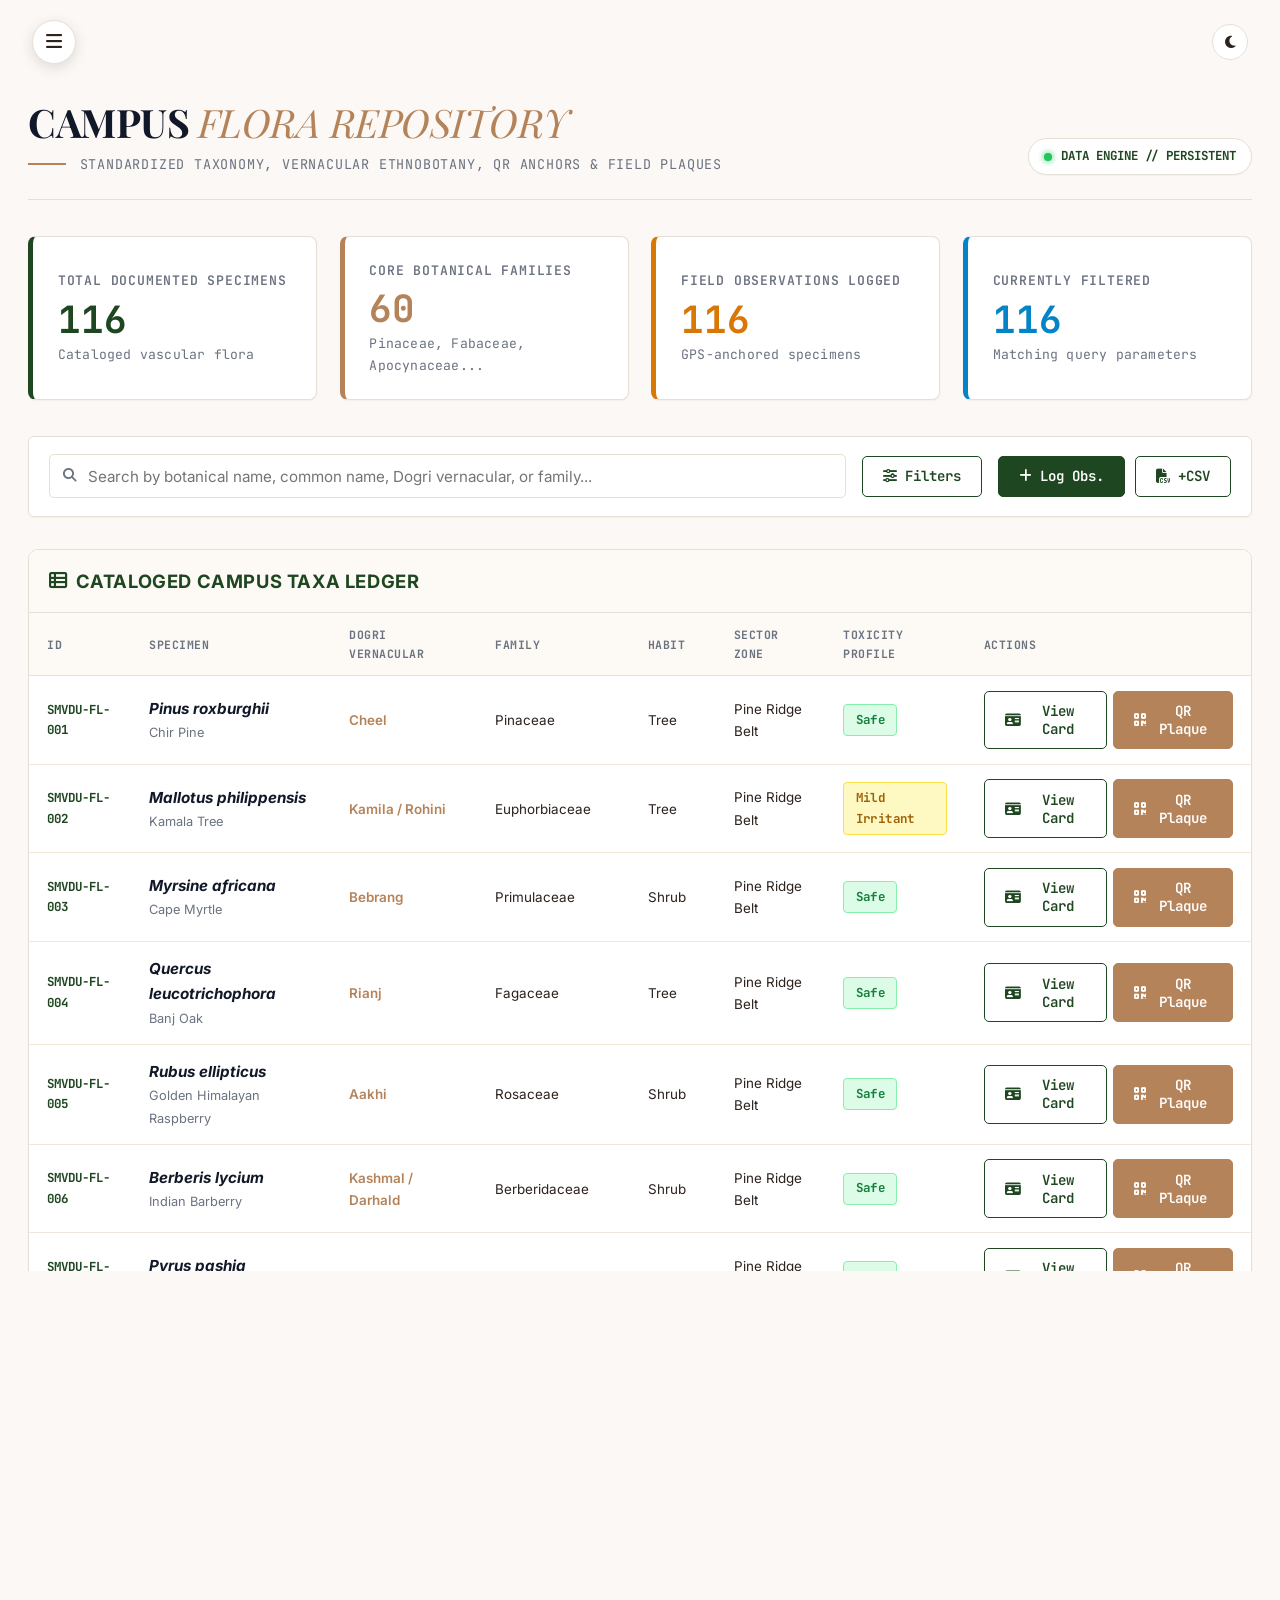
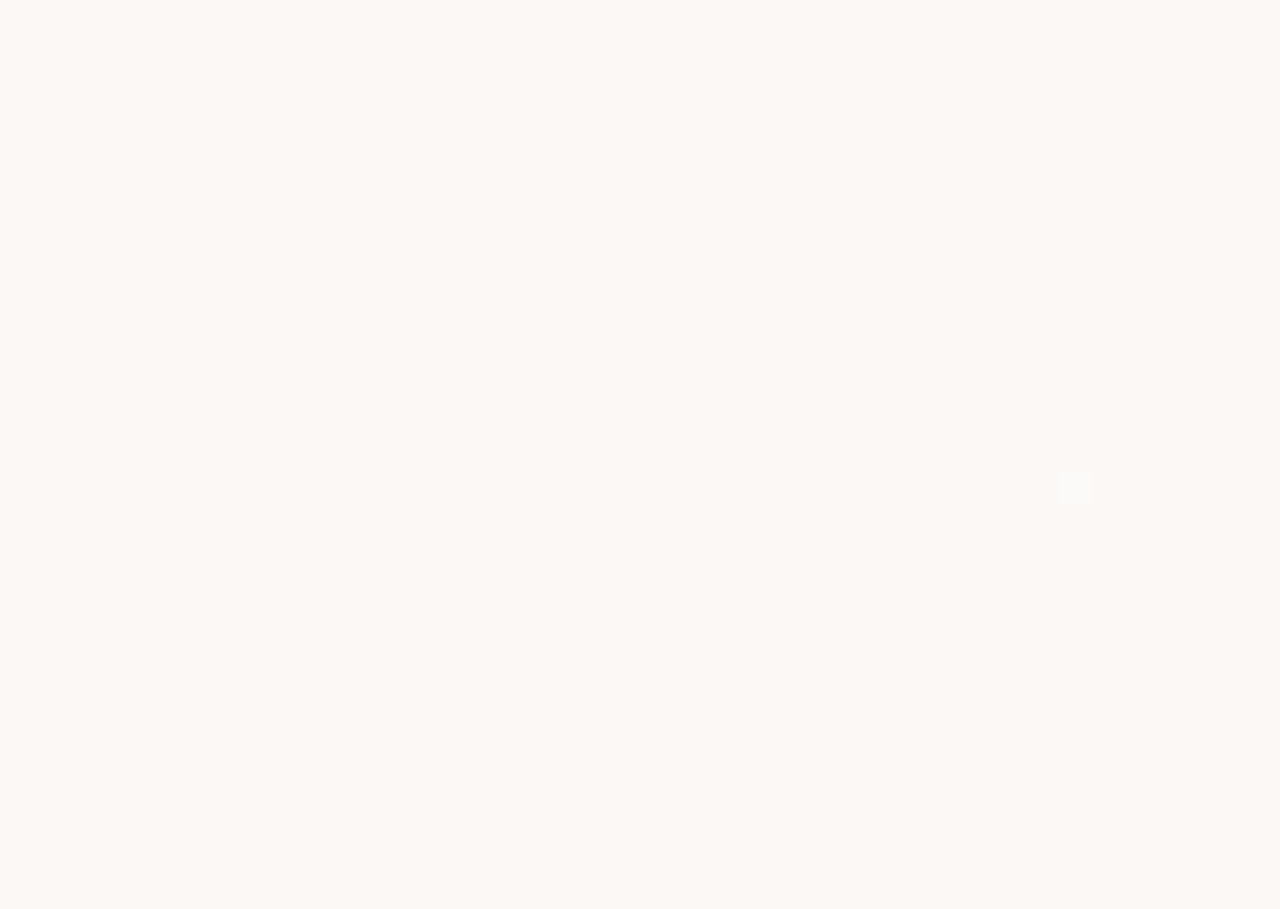
==== database.html @ c2311d4e "Initial commit: SMVDU Floris digital herbarium & GIS platform" ====
<!DOCTYPE html>
<html lang="en">
<head>
    <meta charset="UTF-8">
    <meta name="viewport" content="width=device-width, initial-scale=1.0">
    <title>Flora Database — SMVDU Floris | Digital Herbarium</title>

    <!-- Instant Theme Loader: Place this BEFORE your CSS links -->
    <script>
        (function() {
            var saved = localStorage.getItem('smvdu_floris_theme');
            var theme = saved || (window.matchMedia('(prefers-color-scheme: dark)').matches ? 'dark' : 'light');
            document.documentElement.setAttribute('data-theme', theme);
        })();
    </script>

    <meta name="theme-color" content="#1e4620">
    <meta name="apple-mobile-web-app-capable" content="yes">
    <meta name="apple-mobile-web-app-status-bar-style" content="black-translucent">
    <link rel="manifest" href="manifest.json">

    <!-- Fonts & Icons -->
    <link rel="preconnect" href="https://fonts.googleapis.com">
    <link rel="preconnect" href="https://fonts.gstatic.com" crossorigin>
    <link href="https://fonts.googleapis.com/css2?family=Inter:wght@300;400;500;600;700&family=JetBrains+Mono:wght@400;500;600;700&family=Playfair+Display:ital,wght@0,600;0,700;1,400&display=swap" rel="stylesheet">
    <link rel="stylesheet" href="https://cdnjs.cloudflare.com/ajax/libs/font-awesome/6.4.0/css/all.min.css">

    <!-- Master CSS & Database-Specific CSS -->
    <link rel="stylesheet" href="css/style.css">
    <link rel="stylesheet" href="css/database.css">
</head>
<body>

    <!-- Retractable Header Interface -->
<header class="home-header">
        <div class="home-nav-container">
            <!-- Retractable Nav Trigger Button -->
            <button type="button" id="btn-toggle-menu" class="retractable-menu-btn" aria-label="Toggle Navigation Menu" title="Menu">
                <i class="fa-solid fa-bars" id="menu-icon"></i>
            </button>

            <!-- Theme Toggle Button -->
            <button type="button" id="themeToggleBtn" class="theme-toggle-btn" aria-label="Toggle Light/Dark Mode" title="Toggle Light/Dark Mode">
                <i class="fa-solid fa-moon" id="themeIcon"></i>
            </button>
        </div>

        <!-- Retractable Drawer Panel -->
        <nav id="retractable-nav-drawer" class="retractable-nav-drawer" aria-hidden="true">
            <ul class="nav-links">
                <li><a href="index.html" class="active"><i class="fa-solid fa-house"></i> Home</a></li>
                <li><a href="database.html"><i class="fa-solid fa-book-bookmark"></i> Flora Database</a></li>
                <li><a href="maps.html"><i class="fa-solid fa-map-location-dot"></i> Vegetation Maps</a></li>
                <li><a href="research.html"><i class="fa-solid fa-seedling"></i> Sustainability &amp; Audit</a></li>
                <li><a href="safety.html"><i class="fa-solid fa-shield-halved"></i> Toxicity &amp; Safety</a></li>
            </ul>
        </nav>
    </header>

    <main class="nexus-wrapper">

        <!-- Header -->
        <div class="db-header">
            <div class="db-title">
                <h1>CAMPUS <span>FLORA REPOSITORY</span></h1>
                <div class="db-subtitle">
                    <span class="db-subtitle-line"></span>
                    <p>Standardized Taxonomy, Vernacular Ethnobotany, QR Anchors &amp; Field Plaques</p>
                </div>
            </div>
            <div class="status-chip">
                <div class="status-dot"></div>
                <span id="db-active-sync-badge">DATA ENGINE // PERSISTENT</span>
            </div>
        </div>

        <!-- Telemetry Stats Grid -->
        <div class="density-stats-grid">
            <div class="stat-card">
                <div class="stat-label">Total Documented Specimens</div>
                <div class="stat-value" id="db-stat-total">116</div>
                <div class="density-meta">Cataloged vascular flora</div>
            </div>
            <div class="stat-card gold">
                <div class="stat-label">Core Botanical Families</div>
                <div class="stat-value" id="db-stat-families">50+</div>
                <div class="density-meta">Pinaceae, Fabaceae, Apocynaceae...</div>
            </div>
            <div class="stat-card amber">
                <div class="stat-label">Field Observations Logged</div>
                <div class="stat-value" id="db-stat-observations">116</div>
                <div class="density-meta">GPS-anchored specimens</div>
            </div>
            <div class="stat-card cyan">
                <div class="stat-label">Currently Filtered</div>
                <div class="stat-value" id="db-stat-visible">116</div>
                <div class="density-meta">Matching query parameters</div>
            </div>
        </div>

        <!-- Toolbar & Filter Console -->
        <div class="db-filter-console">
            <div class="search-input-wrap">
                <i class="fa-solid fa-magnifying-glass search-icon"></i>
                <input type="text" id="flora-search" placeholder="Search by botanical name, common name, Dogri vernacular, or family..." autocomplete="off">
            </div>

            <!-- Filters Dropdown Button -->
            <div style="position: relative;">
                <button type="button" id="btn-filters" class="btn-action btn-outline" title="Filter by Ecological Sector, Habit, or Toxicity">
                    <i class="fa-solid fa-sliders"></i> Filters
                </button>
                <div id="filters-dropdown" class="filters-dropdown" style="display: none;">
                    <div class="dropdown-section">
                        <label for="filter-zone" class="dropdown-label">Ecological Sector</label>
                        <select id="filter-zone" class="select-filter dropdown-select">
                            <option value="ALL">All Ecological Sectors</option>
                            <option value="Pine Ridge Belt">Pine Ridge Belt</option>
                            <option value="Academic Avenue">Academic Avenue</option>
                            <option value="Lower Scrublands">Lower Scrublands</option>
                            <option value="Ravine Corridors">Ravine Corridors</option>
                        </select>
                    </div>

<div class="dropdown-section filter-reset-section">
    <button
        type="button"
        id="btn-reset-filters"
        class="btn-action btn-outline filter-reset-btn"
        title="Reset all search and filter parameters"
    >
        <i class="fa-solid fa-rotate-left"></i>
        Reset Filters
    </button>
</div>

                    <div class="dropdown-section">
                        <label for="filter-habit" class="dropdown-label">Plant Habit</label>
                        <select id="filter-habit" class="select-filter dropdown-select">
                            <option value="ALL">All Habits</option>
                            <option value="Tree">Tree</option>
                            <option value="Shrub">Shrub</option>
                            <option value="Herb">Herb</option>
                            <option value="Climber">Climber</option>
                        </select>
                    </div>

                    <div class="dropdown-section">
                        <label for="filter-toxicity" class="dropdown-label">Toxicity Profile</label>
                        <select id="filter-toxicity" class="select-filter dropdown-select">
                            <option value="ALL">All Toxicity Profiles</option>
                            <option value="Safe">Safe</option>
                            <option value="Mild Irritant">Mild Irritant</option>
                            <option value="Toxic">Toxic</option>
                        </select>
                    </div>
                </div>
            </div>

            <div class="filter-dropdown-group" style="margin-left: auto;">
                <button type="button" id="btn-open-modal" class="btn-action">
                    <i class="fa-solid fa-plus"></i> Log Obs.
                </button>

                <button type="button" id="btn-export-csv" class="btn-action btn-outline" title="Export current catalog to CSV spreadsheet">
                    <i class="fa-solid fa-file-csv"></i> +CSV
                </button>
            </div>
        </div>

        <!-- Tabular Database Card with Sealed Pagination -->
        <section class="density-table-card">
            <div class="table-header-bar">
                <div class="table-title">
                    <i class="fa-solid fa-table-list"></i> Cataloged Campus Taxa Ledger
                </div>
            </div>

            <div class="table-scroll">
                <table id="db-main-table">
                    <thead>
                        <tr>
                            <th>ID</th>
                            <th>Specimen</th>
                            <th>Dogri Vernacular</th>
                            <th>Family</th>
                            <th>Habit</th>
                            <th>Sector Zone</th>
                            <th>Toxicity Profile</th>
                            <th>Actions</th>
                        </tr>
                    </thead>
                    <tbody id="flora-table-body">
                        <!-- Populated dynamically via js/database.js -->
                    </tbody>
                </table>
            </div>

            <!-- Clean Table Pagination Bar -->
            <div class="table-pagination-bar">
                <div class="pagination-info" id="pagination-info">
                    Showing <strong>1–15</strong> of <strong>116</strong> specimens
                </div>
                <div class="pagination-controls">
                    <button type="button" id="btn-prev-page" class="pagination-btn" title="Previous Page" disabled>
                        <i class="fa-solid fa-chevron-left"></i>
                    </button>
                    <span class="pagination-page-indicator">
                        Page <span id="current-page-num" class="font-mono">1</span> of <span id="total-pages-num" class="font-mono">8</span>
                    </span>
                    <button type="button" id="btn-next-page" class="pagination-btn" title="Next Page">
                        <i class="fa-solid fa-chevron-right"></i>
                    </button>
                </div>
            </div>
        </section>

    </main>

    <!-- Specimen Detailed Inspection Modal Card -->
    <div id="specimen-card-modal" class="modal-backdrop" style="display: none;">
        <div class="modal-dialog" style="max-width: 620px;">
            <div class="modal-header">
                <h3 id="modal-card-botanical"><i class="fa-solid fa-seedling"></i> Specimen Details</h3>
                <button type="button" id="btn-close-card-modal" class="modal-close">&times;</button>
            </div>
            <div class="modal-form" style="padding: 1.5rem;">
                <div id="modal-card-photo-container" style="display: none; margin-bottom: 1.25rem; text-align: center;">
                    <img id="modal-card-photo" src="" alt="Specimen Photo" style="max-height: 220px; width: 100%; object-fit: cover; border-radius: 6px; border: 1px solid var(--border-color);">
                </div>
                <div style="display: flex; justify-content: space-between; align-items: baseline; margin-bottom: 0.5rem;">
                    <span id="modal-card-id" class="font-mono" style="font-weight: 700; color: var(--primary);">SMVDU-FL-001</span>
                    <span id="modal-card-toxicity" class="hazard-chip hazard-safe">Safe</span>
                </div>
                <div id="modal-card-common" style="font-size: 1.05rem; font-weight: 600; color: var(--text-dark); margin-bottom: 0.2rem;">Chir Pine</div>
                <div id="modal-card-dogri" class="dogri-badge">Dogri: Cheel</div>

                <div class="meta-details-list" style="margin-top: 1rem;">
                    <div class="meta-row"><span class="meta-key">Family</span><span class="meta-val" id="modal-card-family">Pinaceae</span></div>
                    <div class="meta-row"><span class="meta-key">Habit</span><span class="meta-val" id="modal-card-habit">Tree</span></div>
                    <div class="meta-row"><span class="meta-key">Sector Zone</span><span class="meta-val" id="modal-card-zone">Pine Ridge Belt</span></div>
                    <div class="meta-row"><span class="meta-key">Elevation</span><span class="meta-val font-mono" id="modal-card-elevation">840m MSL</span></div>
                    <div class="meta-row"><span class="meta-key">GPS Location</span><span class="meta-val font-mono" id="modal-card-coords">32.94310° N, 74.95420° E</span></div>
                    <div class="meta-row"><span class="meta-key">IUCN Status</span><span class="meta-val" id="modal-card-iucn">LC</span></div>
                </div>

                <div style="margin-top: 1rem;">
                    <span class="meta-key">Phenology Schedule</span>
                    <p id="modal-card-phenology" style="font-size: 0.85rem; color: var(--text-dark); margin-top: 0.2rem;">--</p>
                </div>

                <div style="margin-top: 0.75rem;">
                    <span class="meta-key">Ethnobotanical / Field Notes</span>
                    <p id="modal-card-notes" style="font-size: 0.85rem; color: var(--text-muted); margin-top: 0.2rem;">--</p>
                </div>

                <div class="modal-actions" style="margin-top: 1.5rem;">
                    <a id="modal-card-maplink" href="#" class="btn-action btn-outline"><i class="fa-solid fa-map-location-dot"></i> GIS Map</a>
                    <button type="button" id="modal-card-printbtn" class="btn-action"><i class="fa-solid fa-print"></i> Print 4x6 Plaque</button>
                </div>
            </div>
        </div>
    </div>

    <!-- Dedicated Specimen QR Code & Field Tagging Modal -->
    <div id="specimen-qr-modal" class="modal-backdrop" style="display: none;">
        <div class="modal-dialog" style="max-width: 440px; text-align: center;">
            <div class="modal-header">
                <h3 id="qr-modal-title"><i class="fa-solid fa-qrcode"></i> Specimen QR Tag</h3>
                <button type="button" id="btn-close-specimen-qr" class="modal-close">&times;</button>
            </div>
            <div style="padding: 1.5rem;">
                <div style="margin-bottom: 1rem;">
                    <span id="qr-modal-id" class="font-mono" style="font-weight: 700; color: var(--primary); font-size: 0.85rem;">SMVDU-FL-001</span>
                    <h4 id="qr-modal-botanical" style="font-style: italic; font-size: 1.15rem; color: var(--text-heading); margin-top: 0.2rem;">Pinus roxburghii</h4>
                    <p id="qr-modal-common" style="font-size: 0.85rem; color: var(--text-muted);">Chir Pine (Cheel)</p>
                </div>

                <div class="qr-frame" style="display: inline-block; padding: 10px; background: #ffffff; border: 2px solid var(--border-color); border-radius: 8px; margin-bottom: 1rem; box-shadow: var(--shadow-sm);">
                    <img id="specimen-qr-image" src="" alt="Specimen QR Code" style="width: 200px; height: 200px; display: block;">
                </div>

                <p style="font-size: 0.78rem; color: var(--text-muted); line-height: 1.4; margin-bottom: 1.25rem;">
                    Scan with any smartphone camera or campus terminal to instantly open this specimen's field telemetry and GPS location.
                </p>

                <div style="display: flex; gap: 0.5rem; justify-content: center; flex-wrap: wrap;">
                    <button type="button" id="btn-download-qr" class="btn-action btn-outline">
                        <i class="fa-solid fa-download"></i> Save PNG
                    </button>
                    <button type="button" id="btn-print-qr-plaque" class="btn-action">
                        <i class="fa-solid fa-print"></i> Print 4x6 Plaque
                    </button>
                </div>
            </div>
        </div>
    </div>

    <!-- Field Observation Intake Modal with One-Tap GPS and Photo Uploader -->
    <div id="observation-modal" class="modal-backdrop" style="display: none;">
        <div class="modal-dialog">
            <div class="modal-header">
                <h3><i class="fa-solid fa-clipboard-check"></i> Field Specimen Observation Intake</h3>
                <button type="button" id="btn-close-modal" class="modal-close">&times;</button>
            </div>
            <form id="form-add-specimen" class="modal-form">
                <div class="form-row">
                    <div class="form-group">
                        <label for="input-botanical">Botanical Name (Scientific) *</label>
                        <input type="text" id="input-botanical" placeholder="e.g. Pinus roxburghii" required>
                    </div>
                    <div class="form-group">
                        <label for="input-common">Common English Name *</label>
                        <input type="text" id="input-common" placeholder="e.g. Chir Pine" required>
                    </div>
                </div>

                <div class="form-row">
                    <div class="form-group">
                        <label for="input-dogri">Dogri Vernacular Name</label>
                        <input type="text" id="input-dogri" placeholder="e.g. Cheel">
                    </div>
                    <div class="form-group">
                        <label for="input-family">Botanical Family *</label>
                        <input type="text" id="input-family" placeholder="e.g. Pinaceae" required>
                    </div>
                </div>

                <div class="form-row">
                    <div class="form-group">
                        <label for="input-habit">Plant Habit *</label>
                        <select id="input-habit" required>
                            <option value="Tree">Tree</option>
                            <option value="Shrub">Shrub</option>
                            <option value="Herb">Herb</option>
                            <option value="Climber">Climber</option>
                        </select>
                    </div>
                    <div class="form-group">
                        <label for="input-zone">Ecological Sector Zone *</label>
                        <select id="input-zone" required>
                            <option value="Pine Ridge Belt">Pine Ridge Belt</option>
                            <option value="Academic Avenue">Academic Avenue</option>
                            <option value="Lower Scrublands">Lower Scrublands</option>
                            <option value="Ravine Corridors">Ravine Corridors</option>
                        </select>
                    </div>
                </div>

                <div class="form-row">
                    <div class="form-group">
                        <label for="input-toxicity">Toxicity Assessment *</label>
                        <select id="input-toxicity" required>
                            <option value="Safe">Safe</option>
                            <option value="Mild Irritant">Mild Irritant</option>
                            <option value="Toxic">Toxic</option>
                        </select>
                    </div>
                    <div class="form-group">
                        <label for="input-elevation">Elevation Range</label>
                        <input type="text" id="input-elevation" placeholder="e.g. 840m MSL">
                    </div>
                </div>

                <!-- GPS Field Auto-Acquire Module -->
                <div style="background: var(--bg-secondary); border: 1px solid var(--border-color); border-radius: 6px; padding: 0.85rem 1rem; margin-bottom: 1rem;">
                    <div style="display: flex; justify-content: space-between; align-items: center; margin-bottom: 0.5rem; flex-wrap: wrap; gap: 0.5rem;">
                        <span class="font-mono" style="font-size: 0.75rem; font-weight: 700; color: var(--primary);">
                            <i class="fa-solid fa-location-crosshairs"></i> SPATIAL SATELLITE FIX
                        </span>
                        <button type="button" id="btn-acquire-gps" class="btn-action btn-outline" style="font-size: 0.72rem; padding: 0.25rem 0.6rem;">
                            <i class="fa-solid fa-crosshairs"></i> Get Current GPS
                        </button>
                    </div>
                    <div class="form-row" style="margin-bottom: 0;">
                        <div class="form-group" style="margin-bottom: 0;">
                            <label for="input-lat">Latitude (WGS84) *</label>
                            <input type="number" step="0.00001" id="input-lat" placeholder="32.94190" required>
                        </div>
                        <div class="form-group" style="margin-bottom: 0;">
                            <label for="input-lng">Longitude (WGS84) *</label>
                            <input type="number" step="0.00001" id="input-lng" placeholder="74.95380" required>
                        </div>
                    </div>
                    <div id="gps-status-msg" class="font-mono" style="font-size: 0.7rem; color: var(--text-muted); margin-top: 0.35rem;">
                        Manual entry active or click "Get Current GPS" during field sampling.
                    </div>
                </div>

                <div class="form-group">
                    <label for="input-photo">Field Specimen Photo (Auto-Compressed for LocalStorage)</label>
                    <input type="file" id="input-photo" accept="image/*">
                    <div id="photo-preview-wrap" style="display: none; margin-top: 0.5rem; align-items: center; gap: 0.75rem;">
                        <img id="photo-preview-img" style="width: 50px; height: 50px; object-fit: cover; border-radius: 4px; border: 1px solid var(--border-color);" alt="Compressed Preview">
                        <span id="photo-status" class="font-mono" style="font-size: 0.72rem; color: var(--text-muted);">Optimized</span>
                    </div>
                </div>

                <div class="form-group">
                    <label for="input-notes">Ecological Field Observations &amp; Ethnobotanical Use</label>
                    <textarea id="input-notes" rows="3" placeholder="Provide notes on bark texture, phenological flowering stage, traditional medicinal utility, or micro-habitat context..."></textarea>
                </div>

                <div class="modal-actions">
                    <button type="button" id="btn-cancel-modal" class="btn-action btn-outline">Cancel</button>
                    <button type="submit" class="btn-action"><i class="fa-solid fa-floppy-disk"></i> Commit Observation</button>
                </div>
            </form>
        </div>
    </div>

    <!-- Hidden Printable 4x6 Plaque Template -->
    <div id="plaque-print-stage" class="print-only"></div>

    <footer>
        <div class="footer-content">
            <div class="footer-col">
                <h4>SMVDU Floris Project</h4>
                <p>Campus spatial ecology documentation conducted as an individual university project at Shri Mata Vaishno Devi University, Kakryal, Katra, J&amp;K – 182320.</p>
            </div>
            <div class="footer-col">
                <h4>Quick Links</h4>
                <ul class="footer-links">
                    <li><a href="index.html">Home</a></li>
                    <li><a href="database.html">Flora Database</a></li>
                    <li><a href="maps.html">Vegetation Maps</a></li>
                    <li><a href="research.html">Sustainability &amp; Audit</a></li>
                    <li><a href="safety.html">Toxicity &amp; Safety</a></li>
                </ul>
            </div>
            <div class="footer-col">
                <h4>Institutional Contact</h4>
                <p>Campus Flora Initiative<br>Email: <span style="color: #ffffff; font-weight: 500;">biodiversity@smvdu.ac.in</span></p>
            </div>
        </div>
    </footer>

    <!-- Global Scripts: data engine MUST load before database controller -->
    <script src="js/data.js"></script>
    <script src="js/main.js"></script>
    <script src="js/database.js"></script>
</body>
</html>
---- css/style.css ----
/* =========================================================
   SMVDU - BIO: MASTER CORE DESIGN SYSTEM (css/style.css)
   Classic Warm Herbarium Palette + Unified Modern Typography
   ========================================================= */

:root {
    /* Brand Palette */
    --primary: #1e4620;          /* Deep Forest Green */
    --primary-light: #2d6a4f;    /* Balanced Emerald */
    --primary-hover: #143216;
    --primary-muted: #dcfce7;    /* Light Pine Tint */
    --accent-gold: #b5835a;      /* Sub-Himalayan Earth Gold */
    --accent-amber: #d97706;     /* Amber Hazard */
    --accent-cyan: #0284c7;      /* Stream Riparian Blue */

    /* Canvas & Elevation */
    --bg-warm: #fbf8f5;          /* Warm Parchment (page canvas) */
    --bg-main: #fbf8f5;          /* Alias of --bg-warm, kept in sync */
    --bg-secondary: #fdfaf6;     /* Subtle panel fill: table headers, modal header, step cards */
    --bg-hover: #f4f1ec;         /* Hover fill for rows / interactive surfaces */
    --surface: #ffffff;          /* Pure White (cards) */
    --border-color: #e6dfd5;     /* Structural Border */
    --border-subtle: #f0e6da;    /* Row Divider */

    /* Text Tones */
    --text-dark: #2c221e;
    --text-muted: #6b7280;
    --text-heading: #111827;

    /* Semantic status & icon-tint tokens (used by inline styles & JS-rendered markup) */
    --icon-tint-gold: #fdf6ec;
    --icon-tint-red: #fef2f2;
    --icon-fg-red: #dc2626;
    --text-success: #15803d;

    /* Ecological sector accent tokens (research table, matches maps.js sector colors) */
    --sector-pine: #15803d;
    --sector-avenue: #a16207;
    --sector-scrub: #c2410c;
    --sector-ravine: #0e7490;

    /* Shadows */
    --shadow-sm: 0 1px 2px rgba(44, 34, 30, 0.04);
    --shadow-md: 0 4px 12px rgba(44, 34, 30, 0.06);
    --shadow-lg: 0 10px 15px -3px rgba(0, 0, 0, 0.12);
}

/* --- Dark Theme: complete override of every variable declared above --- */
[data-theme="dark"] {
    /* Brand Palette */
    --primary: #2d6a30;
    --primary-light: #3f8f45;
    --primary-hover: #38803b;
    --primary-muted: #14301a;
    --accent-gold: #c89b7b;
    --accent-amber: #f59e0b;
    --accent-cyan: #38bdf8;

    /* Canvas & Elevation */
    --bg-warm: #121812;
    --bg-main: #121812;
    --bg-secondary: #182618;
    --bg-hover: rgba(255, 255, 255, 0.05);
    --surface: #1a241a;
    --border-color: #273827;
    --border-subtle: #1f2e1f;

    /* Text Tones */
    --text-dark: #f0fdf4;
    --text-muted: #9ca3af;
    --text-heading: #f9fafb;

    /* Semantic status & icon-tint tokens */
    --icon-tint-gold: rgba(200, 155, 123, 0.15);
    --icon-tint-red: rgba(239, 68, 68, 0.15);
    --icon-fg-red: #f87171;
    --text-success: #4ade80;

    /* Ecological sector accent tokens (brightened for dark-canvas contrast) */
    --sector-pine: #4ade80;
    --sector-avenue: #eab308;
    --sector-scrub: #fb923c;
    --sector-ravine: #22d3ee;

    /* Shadows (need to be darker/stronger to read against a dark canvas) */
    --shadow-sm: 0 1px 2px rgba(0, 0, 0, 0.4);
    --shadow-md: 0 4px 12px rgba(0, 0, 0, 0.5);
    --shadow-lg: 0 10px 25px rgba(0, 0, 0, 0.5);
}

/* --- Base Resets & Proportional Layout --- */
* {
    margin: 0;
    padding: 0;
    box-sizing: border-box;
}

body {
    background-color: var(--bg-warm);
    color: var(--text-dark);
    font-family: 'Inter', system-ui, -apple-system, BlinkMacSystemFont, "Segoe UI", Roboto, sans-serif;
    font-size: 16.5px;
    line-height: 1.65;
    -webkit-font-smoothing: antialiased;
    min-height: 100vh;
    display: flex;
    flex-direction: column;
}

.nexus-wrapper {
    max-width: 1320px;
    width: 100%;
    margin: 0 auto;
    padding: 2.25rem 1.75rem 4.5rem 1.75rem;
    flex: 1;
}

/* --- Strict Font Separation --- */
/* Primary titles and top brand title strictly retain Playfair Display */
h1,
.hero-content h1,
.db-title h1,
.logo-title {
    font-family: 'Playfair Display', Georgia, serif;
    color: var(--text-heading);
    font-weight: 700;
}

/* All other headings adopt the unified Inter font family */
h2, h3, h4, h5, h6,
.qr-guide-header h2,
.qr-step-item h4,
.portal-feature-card h3,
.modal-header h3,
.table-title,
.footer-col h4,
.hazard-botanical-name,
.sidebar-header h3,
.audit-narrative-card h2,
.emergency-text h3 {
    font-family: 'Inter', system-ui, -apple-system, BlinkMacSystemFont, "Segoe UI", Roboto, sans-serif !important;
    color: var(--text-heading);
    font-weight: 700;
    letter-spacing: -0.2px;
}

.font-mono {
    font-family: 'JetBrains Mono', monospace;
}

/* --- Header & Gliding Navbar Indicator --- */
header {
    background: var(--surface);
    border-bottom: 1px solid var(--border-color);
    position: sticky;
    top: 0;
    z-index: 1000;
    box-shadow: 0 1px 4px rgba(0, 0, 0, 0.04);
}

.navbar {
    max-width: 1320px;
    margin: 0 auto;
    padding: 1rem 1.75rem;
    display: flex;
    justify-content: space-between;
    align-items: center;
    position: relative;
}

.logo {
    text-decoration: none;
    display: flex;
    flex-direction: column;
}

.logo-title {
    font-size: 1.55rem;
    font-weight: 700;
    color: var(--primary);
    letter-spacing: 0.5px;
}

.logo-subtitle {
    font-family: 'JetBrains Mono', monospace;
    font-size: 0.74rem;
    color: var(--accent-gold);
    text-transform: uppercase;
    letter-spacing: 1.2px;
    font-weight: 600;
}

.nav-links {
    list-style: none;
    display: flex;
    align-items: center;
    gap: 1.75rem;
    position: relative;
}

.nav-links li a {
    text-decoration: none;
    font-size: 0.98rem;
    font-weight: 500;
    color: var(--text-muted);
    padding: 0.45rem 0.65rem;
    border-radius: 4px;
    transition: color 0.2s ease;
    display: inline-block;
}

.nav-links li a:hover {
    color: var(--primary);
}

.nav-links li a.active {
    color: var(--primary);
    font-weight: 600;
}

/* Active Glider Track */
.nav-indicator {
    position: absolute;
    bottom: -4px;
    height: 3px;
    background: var(--accent-gold);
    border-radius: 2px;
    transition: all 0.3s cubic-bezier(0.25, 0.8, 0.25, 1);
    opacity: 0;
    pointer-events: none;
}

/* --- Shared Page Title Header Block --- */
.db-header {
    display: flex;
    justify-content: space-between;
    align-items: flex-end;
    flex-wrap: wrap;
    gap: 1.25rem;
    margin-bottom: 2.25rem;
    padding-bottom: 1.5rem;
    border-bottom: 1px solid var(--border-color);
}

.db-title h1 {
    font-size: 2.45rem;
    line-height: 1.15;
    letter-spacing: -0.5px;
}

.db-title h1 span {
    color: var(--accent-gold);
    font-style: italic;
    font-weight: 400;
}

.db-subtitle {
    display: flex;
    align-items: center;
    gap: 0.85rem;
    margin-top: 0.5rem;
}

.db-subtitle-line {
    display: inline-block;
    width: 38px;
    height: 2px;
    background: var(--accent-gold);
}

.db-subtitle p {
    font-family: 'JetBrains Mono', monospace;
    font-size: 0.84rem;
    text-transform: uppercase;
    letter-spacing: 0.8px;
    color: var(--text-muted);
}

.status-chip {
    display: inline-flex;
    align-items: center;
    gap: 0.55rem;
    background: var(--surface);
    border: 1px solid var(--border-color);
    padding: 0.45rem 0.95rem;
    border-radius: 20px;
    font-family: 'JetBrains Mono', monospace;
    font-size: 0.78rem;
    font-weight: 700;
    color: var(--primary);
    box-shadow: var(--shadow-sm);
}

.status-dot {
    width: 8px;
    height: 8px;
    background: #22c55e;
    border-radius: 50%;
    box-shadow: 0 0 6px #22c55e;
}

/* --- Shared Telemetry Stat Cards --- */
.density-stats-grid {
    display: grid;
    grid-template-columns: repeat(auto-fit, minmax(240px, 1fr));
    gap: 1.4rem;
    margin-bottom: 2.25rem;
}

.stat-card {
    background: var(--surface);
    border: 1px solid var(--border-color);
    border-radius: 8px;
    padding: 1.4rem 1.55rem;
    box-shadow: var(--shadow-sm);
    border-left: 5px solid var(--primary);
    display: flex;
    flex-direction: column;
    justify-content: center;
}

.stat-card.gold { border-left-color: var(--accent-gold); }
.stat-card.amber { border-left-color: var(--accent-amber); }
.stat-card.cyan { border-left-color: var(--accent-cyan); }

.stat-label {
    font-size: 0.82rem;
    color: var(--text-muted);
    font-family: 'JetBrains Mono', monospace;
    text-transform: uppercase;
    letter-spacing: 0.8px;
    font-weight: 600;
}

.stat-value {
    font-size: 2.35rem;
    font-weight: 700;
    color: var(--primary);
    font-family: 'JetBrains Mono', monospace;
    margin: 0.4rem 0 0.25rem 0;
    line-height: 1.1;
}

.stat-card.gold .stat-value { color: var(--accent-gold); }
.stat-card.amber .stat-value { color: var(--accent-amber); }
.stat-card.cyan .stat-value { color: var(--accent-cyan); }

.density-meta {
    font-size: 0.82rem;
    color: var(--text-muted);
    font-family: 'JetBrains Mono', monospace;
    letter-spacing: 0.2px;
}

/* --- Shared Buttons & Actions --- */
.btn-action {
    display: inline-flex;
    align-items: center;
    gap: 0.5rem;
    background: var(--primary);
    color: #ffffff;
    padding: 0.65rem 1.25rem;
    border-radius: 5px;
    font-family: 'JetBrains Mono', monospace;
    font-size: 0.88rem;
    font-weight: 600;
    text-decoration: none;
    border: 1px solid var(--primary);
    cursor: pointer;
    transition: all 0.2s ease;
}

.btn-action:hover {
    background: var(--primary-light);
    border-color: var(--primary-light);
    transform: translateY(-1px);
    box-shadow: var(--shadow-sm);
}

.btn-outline {
    background: transparent;
    color: var(--primary);
    border: 1px solid var(--primary);
}

.btn-outline:hover {
    background: var(--primary-muted);
    color: var(--primary);
}

.btn-danger {
    background: #ef4444;
    border-color: #ef4444;
    color: #ffffff;
}

.btn-danger:hover {
    background: #dc2626;
    border-color: #dc2626;
}

/* --- Shared Form Inputs --- */
input[type="text"],
input[type="number"],
input[type="file"],
select,
textarea {
    width: 100%;
    padding: 0.72rem 0.95rem;
    border: 1px solid var(--border-color);
    border-radius: 5px;
    background: var(--surface);
    font-family: 'Inter', sans-serif;
    font-size: 0.95rem;
    color: var(--text-dark);
    outline: none;
    transition: border-color 0.2s ease;
}

input:focus,
select:focus,
textarea:focus {
    border-color: var(--primary);
    box-shadow: 0 0 0 3px rgba(45, 106, 79, 0.14);
}

/* --- Standardized Tables --- */
.density-table-card {
    background: var(--surface);
    border: 1px solid var(--border-color);
    border-radius: 8px;
    box-shadow: var(--shadow-sm);
    overflow: hidden;
}

.table-header-bar {
    padding: 1.15rem 1.65rem;
    background: var(--bg-secondary);
    border-bottom: 1px solid var(--border-color);
}

.table-title {
    font-size: 0.94rem;
    font-weight: 700;
    color: var(--primary);
    text-transform: uppercase;
    letter-spacing: 0.6px;
    display: flex;
    align-items: center;
    gap: 0.6rem;
}

.table-scroll {
    overflow-x: auto;
    width: 100%;
}

table {
    width: 100%;
    border-collapse: collapse;
    font-size: 0.95rem;
    text-align: left;
}

thead {
    background-color: var(--bg-secondary);
    border-bottom: 1px solid var(--border-color);
}

th {
    padding: 1rem 1.35rem;
    font-family: 'JetBrains Mono', monospace;
    font-size: 0.8rem;
    text-transform: uppercase;
    letter-spacing: 0.8px;
    color: var(--text-muted);
    font-weight: 600;
}

td {
    padding: 1.1rem 1.35rem;
    border-bottom: 1px solid var(--border-subtle);
    color: var(--text-dark);
    vertical-align: middle;
}

tbody tr:last-child td {
    border-bottom: none;
}

tbody tr:hover {
    background-color: var(--bg-hover);
}

/* --- Hazard Status Chips --- */
.hazard-chip {
    display: inline-flex;
    align-items: center;
    gap: 0.4rem;
    padding: 0.3rem 0.7rem;
    border-radius: 4px;
    font-family: 'JetBrains Mono', monospace;
    font-size: 0.78rem;
    font-weight: 700;
    letter-spacing: 0.4px;
}

.hazard-safe {
    background: #dcfce7;
    color: #15803d;
    border: 1px solid #86efac;
}

.hazard-irritant {
    background: #fef9c3;
    color: #a16207;
    border: 1px solid #fde047;
}

.hazard-toxic {
    background: #fee2e2;
    color: #b91c1c;
    border: 1px solid #fca5a5;
}

[data-theme="dark"] .hazard-safe {
    background: rgba(34, 197, 94, 0.15);
    color: #4ade80;
    border-color: rgba(34, 197, 94, 0.4);
}

[data-theme="dark"] .hazard-irritant {
    background: rgba(234, 179, 8, 0.15);
    color: #facc15;
    border-color: rgba(234, 179, 8, 0.4);
}

[data-theme="dark"] .hazard-toxic {
    background: rgba(239, 68, 68, 0.15);
    color: #f87171;
    border-color: rgba(239, 68, 68, 0.4);
}

/* --- Index Hero Card & QR Access Section --- */
.hero-card {
    background: var(--surface);
    border: 1px solid var(--border-color);
    border-radius: 8px;
    padding: 3rem 2.5rem;
    box-shadow: var(--shadow-sm);
    display: flex;
    justify-content: space-between;
    align-items: center;
    flex-wrap: wrap;
    gap: 2.25rem;
}

.hero-content {
    max-width: 720px;
}

.eyebrow-tag {
    font-family: 'JetBrains Mono', monospace;
    font-size: 0.82rem;
    font-weight: 700;
    color: var(--primary);
    letter-spacing: 1.3px;
    display: inline-block;
    margin-bottom: 0.75rem;
}

.hero-content h1 {
    font-size: 2.85rem;
    line-height: 1.15;
    margin-bottom: 1.15rem;
}

.hero-content h1 span {
    color: var(--accent-gold);
    display: block;
    font-style: italic;
    font-weight: 400;
}

.hero-content p {
    font-size: 1.1rem;
    color: var(--text-muted);
    line-height: 1.7;
    margin-bottom: 1.75rem;
}

.hero-actions {
    display: flex;
    gap: 1rem;
    flex-wrap: wrap;
}

.hero-badge-box {
    display: flex;
    flex-direction: column;
    gap: 1rem;
    min-width: 240px;
}

.stat-callout {
    background: var(--surface);
    border: 1px solid var(--border-subtle);
    border-left: 4px solid var(--primary);
    padding: 1rem 1.25rem;
    border-radius: 4px;
}

.stat-callout.gold { border-left-color: var(--accent-gold); }
.stat-callout.cyan { border-left-color: var(--accent-cyan); }

.callout-num {
    display: block;
    font-family: 'JetBrains Mono', monospace;
    font-size: 1.95rem;
    font-weight: 700;
    color: var(--text-heading);
    line-height: 1;
}

.callout-desc {
    font-size: 0.8rem;
    color: var(--text-muted);
    font-family: 'JetBrains Mono', monospace;
    margin-top: 0.4rem;
    display: block;
}

/* QR Code Physical Access Guide Card */
.qr-guide-card {
    background: var(--surface);
    border: 1px solid var(--border-color);
    border-radius: 8px;
    padding: 2rem 2.25rem;
    box-shadow: var(--shadow-sm);
    margin-top: 2.25rem;
}

.qr-guide-header {
    display: flex;
    justify-content: space-between;
    align-items: center;
    flex-wrap: wrap;
    gap: 1.25rem;
    border-bottom: 1px solid var(--border-subtle);
    padding-bottom: 1.25rem;
    margin-bottom: 1.5rem;
}

.qr-guide-header h2 {
    font-size: 1.45rem;
    color: var(--primary);
    display: flex;
    align-items: center;
    gap: 0.6rem;
}

.qr-guide-header p {
    font-size: 0.92rem;
    color: var(--text-muted);
    margin-top: 0.25rem;
}

.qr-steps-grid {
    display: grid;
    grid-template-columns: repeat(auto-fit, minmax(250px, 1fr));
    gap: 1.65rem;
}

.qr-step-item {
    background: var(--bg-secondary);
    border: 1px solid var(--border-subtle);
    border-radius: 6px;
    padding: 1.4rem;
    position: relative;
}

.step-num {
    font-size: 1.5rem;
    font-weight: 700;
    color: var(--accent-gold);
    line-height: 1;
    margin-bottom: 0.45rem;
}

.qr-step-item h4 {
    font-size: 1.05rem;
    color: var(--text-heading);
    margin-bottom: 0.4rem;
}

.qr-step-item p {
    font-size: 0.88rem;
    color: var(--text-muted);
    line-height: 1.55;
}

/* Feature Grid */
.portal-grid {
    display: grid;
    grid-template-columns: repeat(auto-fit, minmax(280px, 1fr));
    gap: 1.4rem;
    margin-top: 2.25rem;
}

.portal-feature-card {
    background: var(--surface);
    border: 1px solid var(--border-color);
    border-radius: 8px;
    padding: 2rem 1.75rem;
    box-shadow: var(--shadow-sm);
    display: flex;
    flex-direction: column;
    transition: transform 0.2s ease, box-shadow 0.2s ease;
}

.portal-feature-card:hover {
    transform: translateY(-2px);
    box-shadow: var(--shadow-md);
}

.feature-icon {
    width: 48px;
    height: 48px;
    background: var(--bg-secondary);
    color: var(--primary);
    border-radius: 6px;
    display: flex;
    align-items: center;
    justify-content: center;
    font-size: 1.35rem;
    margin-bottom: 1.25rem;
}

.portal-feature-card h3 {
    font-size: 1.28rem;
    margin-bottom: 0.6rem;
}

.portal-feature-card p {
    font-size: 0.94rem;
    color: var(--text-muted);
    line-height: 1.6;
    flex: 1;
    margin-bottom: 1.4rem;
}

.feature-link {
    font-family: 'JetBrains Mono', monospace;
    font-size: 0.86rem;
    font-weight: 600;
    color: var(--primary);
    text-decoration: none;
}

.feature-link:hover {
    text-decoration: underline;
}

/* --- Shared Modals --- */
.modal-backdrop {
    position: fixed;
    top: 0;
    left: 0;
    width: 100vw;
    height: 100vh;
    background: rgba(17, 24, 39, 0.65);
    backdrop-filter: blur(4px);
    display: flex;
    align-items: center;
    justify-content: center;
    z-index: 2000;
    padding: 1.5rem;
}

.modal-dialog {
    background: var(--surface);
    border-radius: 8px;
    max-width: 680px;
    width: 100%;
    max-height: 90vh;
    overflow-y: auto;
    box-shadow: var(--shadow-lg);
    border: 1px solid var(--border-color);
}

.modal-header {
    padding: 1.25rem 1.65rem;
    background: var(--bg-secondary);
    border-bottom: 1px solid var(--border-subtle);
    display: flex;
    justify-content: space-between;
    align-items: center;
}

.modal-header h3 {
    font-size: 1.28rem;
    color: var(--primary);
    display: flex;
    align-items: center;
    gap: 0.6rem;
}

.modal-close {
    background: transparent;
    border: none;
    font-size: 1.65rem;
    color: var(--text-muted);
    cursor: pointer;
    line-height: 1;
}

.modal-close:hover {
    color: #ef4444;
}

/* --- Shared Footer --- */
footer {
    background: #19381b;
    color: #e2e8f0;
    border-top: 1px solid #142e16;
    padding: 3.25rem 1.75rem 2.25rem 1.75rem;
    margin-top: auto;
}

.footer-content {
    max-width: 1320px;
    margin: 0 auto;
    display: grid;
    grid-template-columns: 2fr 1fr 1fr;
    gap: 2.75rem;
}

.footer-col h4 {
    font-size: 1.15rem;
    color: #ffffff;
    margin-bottom: 0.95rem;
}

.footer-col p {
    font-size: 0.92rem;
    color: #94a3b8;
    line-height: 1.65;
}

.footer-links {
    list-style: none;
}

.footer-links li {
    margin-bottom: 0.6rem;
}

.footer-links a {
    color: #94a3b8;
    text-decoration: none;
    font-size: 0.92rem;
    transition: color 0.2s ease;
}

.footer-links a:hover {
    color: #ffffff;
}

/* --- Responsive Adjustments --- */
@media (max-width: 768px) {
    body {
        font-size: 15.5px;
    }

    .navbar {
        flex-direction: column;
        gap: 0.9rem;
        align-items: flex-start;
    }

    .nav-links {
        width: 100%;
        overflow-x: auto;
        padding-bottom: 0.35rem;
        gap: 0.85rem;
    }

    .hero-card {
        padding: 2rem 1.5rem;
    }

    .hero-content h1 {
        font-size: 2.25rem;
    }

    .footer-content {
        grid-template-columns: 1fr;
        gap: 2rem;
    }
}

@view-transition {
  navigation: auto;
}

/* =========================================================
   SMVDU Floris: Enhanced Research Table Styles
   ========================================================= */

.density-table-card {
    background: var(--surface);
    border: 1px solid var(--border-color);
    border-radius: 10px;
    overflow: hidden;
    box-shadow: var(--shadow-sm);
}

.table-header-bar {
    padding: 1rem 1.25rem;
    background: var(--bg-secondary);
    border-bottom: 1px solid var(--border-color);
}

.table-title {
    font-family: 'Playfair Display', serif;
    font-size: 1.15rem;
    font-weight: 700;
    color: var(--primary);
    display: flex;
    align-items: center;
    gap: 0.5rem;
}

.table-scroll {
    overflow-x: auto;
}

.table-scroll table {
    width: 100%;
    border-collapse: collapse;
    text-align: left;
    font-size: 0.86rem;
}

.table-scroll th {
    font-family: 'JetBrains Mono', monospace;
    font-size: 0.72rem;
    text-transform: uppercase;
    letter-spacing: 0.5px;
    color: var(--text-muted);
    background: var(--bg-secondary);
    padding: 0.75rem 1.15rem;
    border-bottom: 1px solid var(--border-color);
    font-weight: 700;
}

.table-scroll td {
    padding: 0.9rem 1.15rem;
    border-bottom: 1px solid var(--border-subtle);
    color: var(--text-dark);
    vertical-align: middle;
}

.table-scroll tr {
    transition: background-color 0.15s ease;
}

.table-scroll tr:hover td {
    background: var(--bg-hover);
}

.table-scroll tr:last-child td {
    border-bottom: none;
}

/* Micro-badges for species count */
.specimen-count-badge {
    display: inline-flex;
    align-items: center;
    justify-content: center;
    background: var(--bg-secondary);
    color: var(--primary);
    border: 1px solid var(--border-subtle);
    padding: 0.2rem 0.65rem;
    border-radius: 12px;
    font-family: 'JetBrains Mono', monospace;
    font-size: 0.78rem;
    font-weight: 700;
}
/* =========================================================
   SMVDU Floris: Mobile Responsiveness & Touch Optimization
   ========================================================= */

@media (max-width: 768px) {
    /* Navbar collapse / touch layout */
    .navbar {
        flex-direction: column;
        align-items: flex-start;
        gap: 0.75rem;
        padding: 0.75rem 1rem;
    }

    .nav-links {
        width: 100%;
        overflow-x: auto;
        padding-bottom: 0.25rem;
        gap: 0.5rem;
        -webkit-overflow-scrolling: touch;
    }

    .nav-links li a {
        padding: 0.4rem 0.65rem;
        font-size: 0.78rem;
        white-space: nowrap;
    }

    .nav-indicator {
        display: none; /* Hide gliding indicator on mobile touch screens to prevent visual bugs */
    }

    /* Main layout container padding */
    .nexus-wrapper {
        padding: 1rem 0.75rem;
    }

    /* Hero section stack */
    .hero-card {
        grid-template-columns: 1fr;
        padding: 1.5rem 1.25rem;
        gap: 1.5rem;
    }

    .hero-content h1 {
        font-size: 1.85rem;
    }

    .hero-actions {
        flex-direction: column;
        align-items: stretch;
    }

    .hero-actions .btn-action {
        width: 100%;
        justify-content: center;
    }

    /* Grids stack */
    .portal-grid,
    .qr-steps-grid {
        grid-template-columns: 1fr;
        gap: 1rem;
    }

    .qr-guide-card {
        padding: 1.5rem 1.25rem;
    }

    /* Tables scrollable on mobile */
    .table-scroll {
        overflow-x: auto;
        -webkit-overflow-scrolling: touch;
    }

    .table-scroll table {
        min-width: 600px; /* Forces horizontal scroll rather than text crushing */
    }
}
/* =========================================================
   SMVDU Floris: Global Mobile Scaling & Compact Viewports
   ========================================================= */

@media (max-width: 768px) {
    /* Reduce global wrapper spacing */
    .nexus-wrapper {
        padding: 1rem 0.75rem;
    }

    /* Compress Hero & Header components */
    .hero-card {
        padding: 1.25rem 1rem;
        gap: 1.25rem;
    }

    .hero-content h1 {
        font-size: 1.65rem;
        line-height: 1.2;
    }

    .hero-content p {
        font-size: 0.9rem;
        margin-bottom: 1.25rem;
    }

    /* Shrink stat callouts for mobile */
    .hero-badge-box {
        display: grid;
        grid-template-columns: repeat(3, 1fr);
        gap: 0.5rem;
        min-width: 0;
    }

    .stat-callout {
        padding: 0.65rem 0.5rem;
        text-align: center;
    }

    .callout-num {
        font-size: 1.25rem;
    }

    .callout-desc {
        font-size: 0.6rem;
    }

    /* Compact Database and General Headers */
    .db-header {
        flex-direction: column;
        align-items: flex-start;
        gap: 0.75rem;
        margin-bottom: 1rem;
    }

    .db-title h1 {
        font-size: 1.4rem;
    }

    /* Density / Stats Grid on Maps & Research */
    .density-stats-grid {
        grid-template-columns: repeat(2, 1fr);
        gap: 0.75rem;
        margin-bottom: 1rem;
    }

    .stat-card {
        padding: 0.85rem;
    }

    .stat-value {
        font-size: 1.25rem;
    }
}
/* =========================================================
   SMVDU Floris: THEME CONFIGURATION & ANIMATED TOGGLE BUTTON
   (variables live in the single :root / [data-theme="dark"]
   block near the top of this file)
   ========================================================= */

body {
    transition: background-color 0.3s ease, color 0.3s ease;
}

/* --- Circular Theme Toggle Button --- */
.theme-toggle-btn {
    background: var(--surface);
    border: 1px solid var(--border-color);
    color: var(--text-dark);
    width: 36px;
    height: 36px;
    border-radius: 50%;
    display: inline-flex;
    align-items: center;
    justify-content: center;
    cursor: pointer;
    transition: all 0.25s ease;
    outline: none !important;
    box-shadow: none !important;
    padding: 0;
    margin: 0;
    flex-shrink: 0;
}

.theme-toggle-btn:hover {
    background: var(--primary);
    color: #ffffff;
    border-color: var(--primary);
    transform: scale(1.08);
    box-shadow: none !important;
}

.theme-toggle-btn:focus, 
.theme-toggle-btn:active {
    outline: none !important;
    box-shadow: none !important;
}

.theme-toggle-btn i {
    font-size: 0.88rem;
    transition: transform 0.4s cubic-bezier(0.34, 1.56, 0.64, 1), opacity 0.25s ease;
}

.theme-toggle-btn.animating i {
    transform: rotate(180deg) scale(0.7);
    opacity: 0;
}
/* =========================================================
   HOME PAGE: MINIMALIST REDESIGN & RETRACTABLE MENU
   ========================================================= */

/* --- Retractable Header & Button --- */
.home-header {
    background: transparent !important;
    border-bottom: none !important;
    box-shadow: none !important;
    position: relative;
    padding: 1.25rem 2rem 0 2rem;
    max-width: 1320px;
    margin: 0 auto;
    width: 100%;
}

.home-nav-container {
    display: flex;
    justify-content: space-between;
    align-items: center;
    position: relative;
    z-index: 1100;
}

/* Retractable button with theme-aware shadows */
.retractable-menu-btn {
    width: 44px;
    height: 44px;
    border-radius: 50%;
    background: var(--surface);
    border: 1px solid var(--border-color);
    color: var(--text-dark);
    display: inline-flex;
    align-items: center;
    justify-content: center;
    font-size: 1.15rem;
    cursor: pointer;
    box-shadow: 0 4px 14px rgba(0, 0, 0, 0.12); /* Slight dark shadow in light mode */
    transition: all 0.25s ease;
    outline: none;
}

[data-theme="dark"] .retractable-menu-btn {
    box-shadow: 0 4px 16px rgba(255, 255, 255, 0.08); /* Slight light glow in dark mode */
}

.retractable-menu-btn:hover {
    transform: scale(1.05);
    background: var(--primary);
    color: #ffffff;
    border-color: var(--primary);
}

/* --- Retractable Nav Drawer --- */
.retractable-nav-drawer {
    position: absolute;
    top: 4.5rem;
    left: 2rem;
    background: var(--surface);
    border: 1px solid var(--border-color);
    border-radius: 12px;
    box-shadow: var(--shadow-lg);
    padding: 0.75rem;
    min-width: 250px;
    z-index: 1050;
    opacity: 0;
    transform: translateY(-10px);
    pointer-events: none;
    transition: all 0.25s cubic-bezier(0.16, 1, 0.3, 1);
}

.retractable-nav-drawer.open {
    opacity: 1;
    transform: translateY(0);
    pointer-events: all;
}

.retractable-nav-drawer .nav-links {
    display: flex;
    flex-direction: column;
    gap: 0.35rem;
    align-items: stretch;
}

.retractable-nav-drawer .nav-links li a {
    display: flex;
    align-items: center;
    gap: 0.75rem;
    padding: 0.65rem 1rem;
    border-radius: 8px;
    color: var(--text-dark);
    font-size: 0.92rem;
    transition: background 0.15s ease, color 0.15s ease;
}

.retractable-nav-drawer .nav-links li a:hover,
.retractable-nav-drawer .nav-links li a.active {
    background: var(--bg-hover);
    color: var(--primary);
}

[data-theme="dark"] .retractable-nav-drawer .nav-links li a:hover,
[data-theme="dark"] .retractable-nav-drawer .nav-links li a.active {
    color: #4ade80;
}

/* --- Top Center Institutional Identity --- */
.home-main-wrapper {
    display: flex;
    flex-direction: column;
    align-items: center;
    padding-top: 1.5rem;
}

.portal-identity-hero {
    text-align: center;
    max-width: 820px;
    margin-bottom: 2.75rem;
}

.portal-master-title {
    font-size: 3.5rem;
    letter-spacing: 2px;
    line-height: 1.1;
    margin: 0.4rem 0 0.8rem 0;
    color: var(--primary);
}

[data-theme="dark"] .portal-master-title {
    color: #4ade80;
}

.portal-lead-tagline {
    font-size: 1.12rem;
    color: var(--text-muted);
    font-weight: 500;
    line-height: 1.6;
    margin: 0;
}

/* --- Scope Narrative Card --- */
.portal-scope-card {
    background: var(--surface);
    border: 1px solid var(--border-color);
    border-radius: 12px;
    padding: 2.5rem;
    box-shadow: var(--shadow-sm);
    width: 100%;
    margin-bottom: 2.5rem;
}

.scope-text-block h2 {
    font-size: 1.55rem;
    color: var(--primary);
    margin-bottom: 1rem;
}

[data-theme="dark"] .scope-text-block h2 {
    color: #f0fdf4;
}

.scope-text-block p {
    font-size: 1rem;
    color: var(--text-dark);
    line-height: 1.75;
    margin-bottom: 1rem;
}

.scope-text-block p:last-child {
    margin-bottom: 2rem;
}

.scope-pillars-grid {
    display: grid;
    grid-template-columns: repeat(3, 1fr);
    gap: 1.5rem;
    padding-top: 1.75rem;
    border-top: 1px solid var(--border-subtle);
}

.scope-pillar-item {
    background: var(--bg-secondary);
    border: 1px solid var(--border-subtle);
    border-radius: 8px;
    padding: 1.4rem;
}

.scope-pillar-item i {
    font-size: 1.4rem;
    color: var(--accent-gold);
    margin-bottom: 0.75rem;
    display: inline-block;
}

.scope-pillar-item h4 {
    font-size: 1.05rem;
    margin-bottom: 0.45rem;
    color: var(--text-heading);
}

.scope-pillar-item p {
    font-size: 0.88rem;
    color: var(--text-muted);
    line-height: 1.55;
    margin: 0;
}

/* --- Consolidated Data Deck --- */
.consolidated-data-deck {
    width: 100%;
    margin-bottom: 2rem;
}

.data-deck-header {
    text-align: center;
    margin-bottom: 1.5rem;
}

.data-deck-header h3 {
    font-size: 1.45rem;
    color: var(--text-heading);
    margin-top: 0.25rem;
}

.consolidated-stats-grid {
    display: grid;
    grid-template-columns: repeat(4, 1fr);
    gap: 1.25rem;
}

/* --- Mobile Responsiveness for Home Redesign --- */
@media (max-width: 900px) {
    .scope-pillars-grid {
        grid-template-columns: 1fr;
    }
    .consolidated-stats-grid {
        grid-template-columns: repeat(2, 1fr);
    }
}

@media (max-width: 600px) {
    .home-header {
        padding: 1rem 1rem 0 1rem;
    }
    .portal-master-title {
        font-size: 2.35rem;
    }
    .portal-scope-card {
        padding: 1.5rem 1.25rem;
    }
    .consolidated-stats-grid {
        grid-template-columns: 1fr;
    }
    .retractable-nav-drawer {
        left: 1rem;
        right: 1rem;
        width: auto;
    }
}

/* =========================================================
   MINIMAL PAGE & WINDOW TRANSITIONS
   ========================================================= */

/* Page enters */
body {
    opacity: 1;
    transform: translateY(0);
    transition:
        opacity 180ms ease,
        transform 180ms ease;
}

/* Page leaving */
body.page-exit {
    opacity: 0;
    transform: translateY(6px);
}

/* Initial page/window opening */
body.page-enter {
    animation: pageWindowOpen 260ms ease-out both;
}

@keyframes pageWindowOpen {
    from {
        opacity: 0;
        transform: translateY(8px);
    }

    to {
        opacity: 1;
        transform: translateY(0);
    }
}

/* Accessibility */
@media (prefers-reduced-motion: reduce) {
    body {
        transition: none;
    }

    body.page-enter {
        animation: none;
    }

    body.page-exit {
        opacity: 0;
        transform: none;
    }
}
---- css/database.css ----
/* =========================================================
   SMVDU - BIO: HERBARIUM DATABASE STYLESHEET (database.css)
   Table Actions, Card Inspector Modal, Photo Compressor
   & 4" x 6" Physical Botanical Marker Plaque Print Engine
   ========================================================= */

/* --- Filter & Action Bar --- */
.db-filter-console {
    background: var(--surface);
    border: 1px solid var(--border-color);
    border-radius: 6px;
    padding: 1.1rem 1.25rem;
    box-shadow: var(--shadow-sm);
    display: flex;
    flex-wrap: wrap;
    align-items: center;
    justify-content: space-between;
    gap: 1rem;
    margin-bottom: 2rem;
}

.search-input-wrap {
    position: relative;
    flex: 1;
    min-width: 280px;
}

.search-input-wrap .search-icon {
    position: absolute;
    left: 0.9rem;
    top: 50%;
    transform: translateY(-50%);
    color: var(--text-muted);
    font-size: 0.85rem;
}

.search-input-wrap input {
    padding-left: 2.35rem;
}

.filter-dropdown-group {
    display: flex;
    align-items: center;
    flex-wrap: wrap;
    gap: 0.6rem;
}

.select-filter {
    min-width: 160px;
    width: auto;
    font-family: 'JetBrains Mono', monospace;
    font-size: 0.78rem;
    cursor: pointer;
}

/* --- Dogri Vernacular Badge --- */
.dogri-badge {
    display: inline-block;
    font-family: 'JetBrains Mono', monospace;
    font-size: 0.8rem;
    color: var(--accent-gold);
    font-weight: 600;
    margin-bottom: 0.5rem;
}

/* --- Meta Details Grid for Inspection Modal --- */
.meta-details-list {
    background: var(--bg-secondary);
    border: 1px solid var(--border-subtle);
    border-radius: 4px;
    padding: 0.75rem 0.9rem;
    margin-bottom: 1rem;
    display: grid;
    grid-template-columns: 1fr 1fr;
    gap: 0.6rem;
    font-size: 0.8rem;
}

.meta-row {
    display: flex;
    flex-direction: column;
}

.meta-key {
    font-family: 'JetBrains Mono', monospace;
    font-size: 0.68rem;
    color: var(--text-muted);
    text-transform: uppercase;
    font-weight: 600;
}

.meta-val {
    font-weight: 600;
    color: var(--text-dark);
}

/* --- Modal Form Layout --- */
.modal-form {
    padding: 1.5rem;
}

.form-row {
    display: grid;
    grid-template-columns: 1fr 1fr;
    gap: 1rem;
    margin-bottom: 1rem;
}

.form-group {
    display: flex;
    flex-direction: column;
    margin-bottom: 1rem;
}

.form-group label {
    font-family: 'JetBrains Mono', monospace;
    font-size: 0.74rem;
    font-weight: 600;
    color: var(--text-dark);
    margin-bottom: 0.35rem;
}

.modal-actions {
    display: flex;
    justify-content: flex-end;
    gap: 0.75rem;
    margin-top: 1.5rem;
    padding-top: 1rem;
    border-top: 1px solid var(--border-color);
}

/* =========================================================
   PHYSICAL FIELD PLAQUE PRINT ENGINE (4" x 6" Botanical Plate)
   ========================================================= */
.print-only {
    display: none;
}

@media print {
    body * {
        visibility: hidden;
    }

    #plaque-print-stage,
    #plaque-print-stage * {
        visibility: visible;
    }

    #plaque-print-stage {
        display: block !important;
        position: absolute;
        left: 0;
        top: 0;
        width: 100%;
        background: #ffffff;
        padding: 0;
        margin: 0;
    }

    .plaque-outer-frame {
        width: 5.8in;
        height: 3.8in;
        border: 4px double #1e4620;
        margin: 0.2in auto;
        padding: 0.25in;
        box-sizing: border-box;
        font-family: 'Georgia', serif;
        position: relative;
        background: #ffffff;
        page-break-inside: avoid;
    }

    .plaque-header-sub {
        font-family: 'Courier New', monospace;
        font-size: 8pt;
        text-transform: uppercase;
        color: #555555;
        border-bottom: 1px solid #1e4620;
        padding-bottom: 3px;
        display: flex;
        justify-content: space-between;
    }

    .plaque-botanical-name {
        font-size: 16pt;
        font-weight: bold;
        font-style: italic;
        color: #1e4620;
        margin: 8px 0 2px 0;
    }

    .plaque-vernacular {
        font-size: 10pt;
        color: #222222;
        margin-bottom: 8px;
    }

    .plaque-meta-grid {
        display: grid;
        grid-template-columns: 1fr 1fr;
        gap: 4px 10px;
        font-size: 8pt;
        font-family: 'Courier New', monospace;
        border-top: 1px dotted #ccc;
        border-bottom: 1px dotted #ccc;
        padding: 5px 0;
        margin-bottom: 8px;
    }

    .plaque-notes {
        font-size: 7.5pt;
        line-height: 1.35;
        color: #333333;
    }

    .plaque-footer {
        position: absolute;
        bottom: 0.2in;
        left: 0.25in;
        right: 0.25in;
        display: flex;
        justify-content: space-between;
        font-size: 7pt;
        font-family: 'Courier New', monospace;
        color: #777777;
        border-top: 1px solid #eee;
        padding-top: 2px;
    }
}

/* --- Mobile Responsiveness --- */
@media (max-width: 680px) {
    .db-filter-console {
        flex-direction: column;
        align-items: stretch;
    }

    .filter-dropdown-group {
        flex-direction: column;
        align-items: stretch;
    }

    .select-filter {
        width: 100%;
    }

    .form-row {
        grid-template-columns: 1fr;
        gap: 0;
    }

    .meta-details-list {
        grid-template-columns: 1fr;
    }
}
/* --- Table Pagination Controls --- */
.table-pagination-bar {
    display: flex;
    justify-content: space-between;
    align-items: center;
    padding: 0.85rem 1.5rem;
    background: var(--surface);
    border-top: 1px solid var(--border-subtle);
    flex-wrap: wrap;
    gap: 0.75rem;
}

/* --- Filters Dropdown Menu (Database.html) --- */
.filters-dropdown {
    position: absolute;
    top: 100%;
    left: 0;
    margin-top: 0.5rem;
    background: var(--surface);
    border: 1px solid var(--border-color);
    border-radius: 6px;
    box-shadow: var(--shadow-lg);
    z-index: 1001;
    min-width: 240px;
    padding: 0;
}

.filters-dropdown .dropdown-section {
    padding: 0.75rem 0.85rem;
}

.filters-dropdown .dropdown-section:first-child {
    padding-top: 0.85rem;
}

.filters-dropdown .dropdown-section:last-child {
    padding-bottom: 0.85rem;
}

.filters-dropdown .dropdown-label {
    font-family: 'JetBrains Mono', monospace;
    font-size: 0.68rem;
    font-weight: 700;
    text-transform: uppercase;
    letter-spacing: 0.5px;
    color: var(--text-muted);
    margin-bottom: 0.4rem;
    display: block;
}

.dropdown-select {
    width: 100%;
    padding: 0.5rem 0.65rem;
    background: var(--bg-secondary);
    border: 1px solid var(--border-color);
    border-radius: 4px;
    font-family: 'Inter', system-ui, sans-serif;
    font-size: 0.82rem;
    color: var(--text-dark);
    cursor: pointer;
    transition: all 0.15s ease;
}

.dropdown-select:hover {
    border-color: var(--primary);
    background: var(--bg-hover);
}

.dropdown-select:focus {
    outline: none;
    border-color: var(--primary);
    box-shadow: 0 0 0 2px rgba(45, 106, 48, 0.1);
}

/* Dark mode: dropdown surfaces */
[data-theme="dark"] .filters-dropdown {
    background: var(--surface);
    border-color: var(--border-color);
}

[data-theme="dark"] .dropdown-select {
    background: var(--bg-secondary);
    border-color: var(--border-color);
    color: var(--text-dark);
}

[data-theme="dark"] .dropdown-select:hover {
    background: var(--bg-hover);
    border-color: var(--primary-light);
}

[data-theme="dark"] .dropdown-select:focus {
    box-shadow: 0 0 0 2px rgba(63, 143, 69, 0.2);
}

.pagination-info {
    font-size: 0.82rem;
    color: var(--text-muted);
}

.pagination-info strong {
    color: var(--text-heading);
}

.pagination-controls {
    display: flex;
    align-items: center;
    gap: 0.6rem;
}

.pagination-page-indicator {
    font-size: 0.82rem;
    color: var(--text-muted);
    padding: 0 0.35rem;
    user-select: none;
}

.pagination-page-indicator span {
    font-weight: 700;
    color: var(--primary);
}

.pagination-btn {
    width: 32px;
    height: 32px;
    display: inline-flex;
    align-items: center;
    justify-content: center;
    background: var(--surface);
    border: 1px solid var(--border-color);
    border-radius: 4px;
    color: var(--primary);
    cursor: pointer;
    font-size: 0.75rem;
    transition: all 0.2s ease;
}

.pagination-btn:hover:not(:disabled) {
    background: var(--primary-muted);
    border-color: var(--primary);
    transform: translateY(-1px);
}

.pagination-btn:disabled {
    opacity: 0.35;
    cursor: not-allowed;
    border-color: var(--border-subtle);
    color: var(--text-muted);
}

.filter-reset-section {
    margin-top: 0.25rem;
    padding-top: 0.75rem;
    border-top: 1px solid var(--border-color);
}

.filter-reset-btn {
    width: 100%;
    justify-content: center;
}
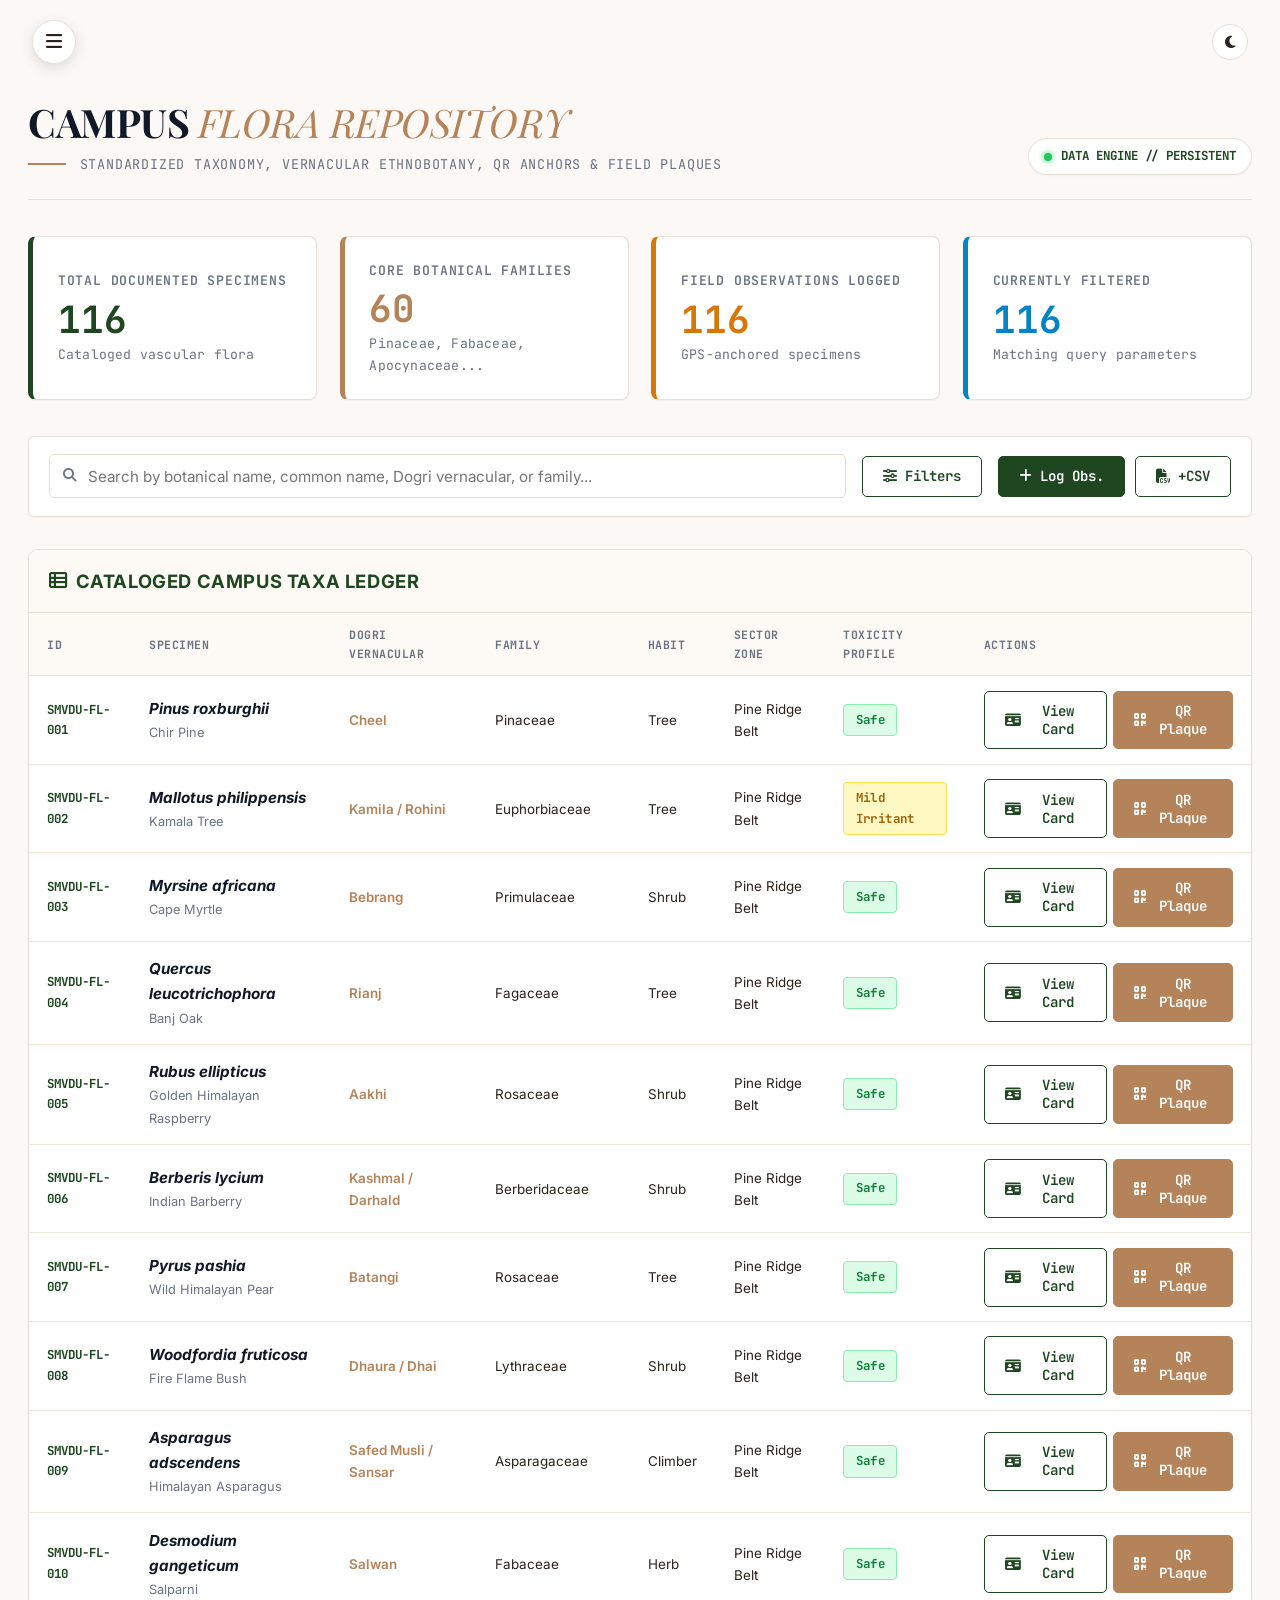
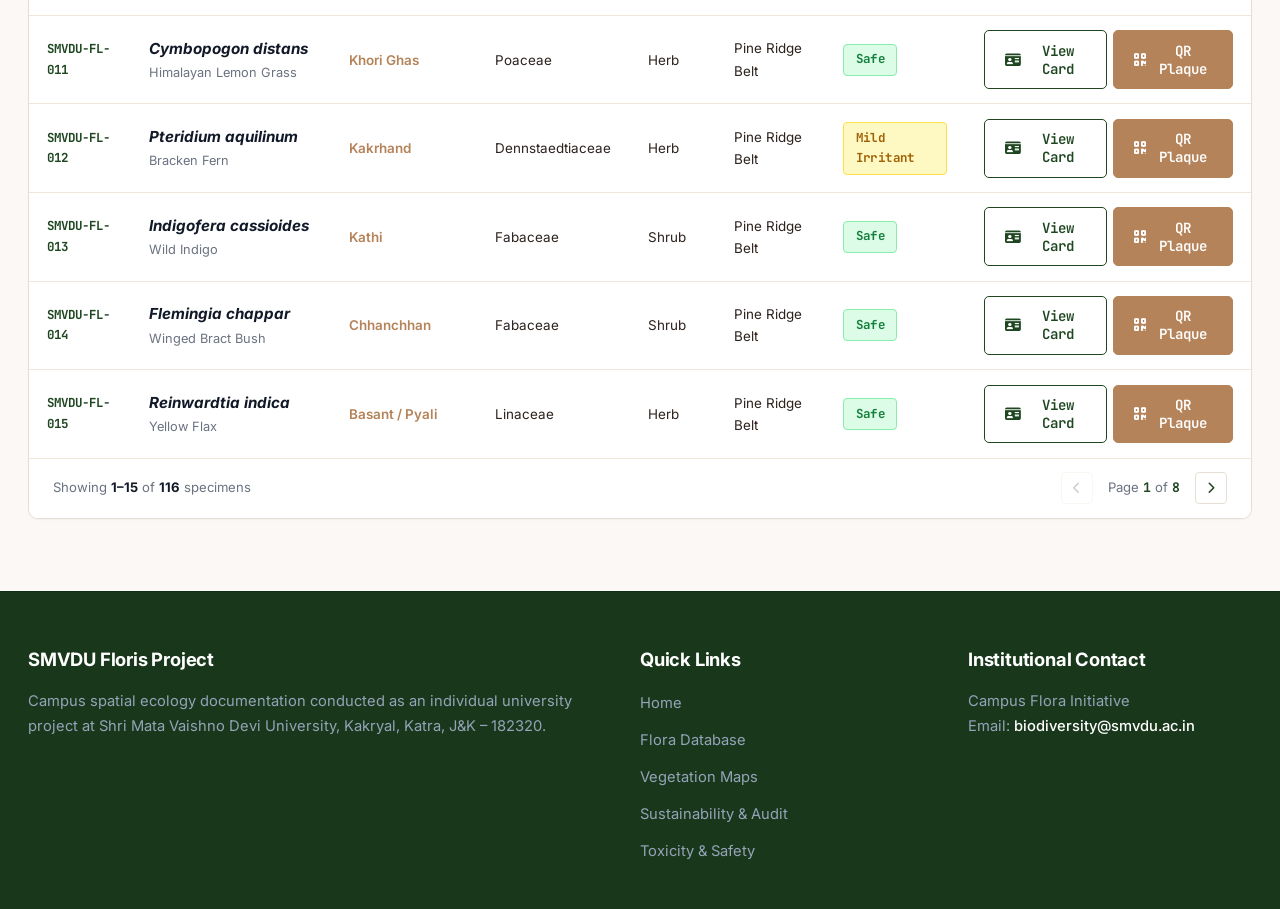
==== commit 3b7a8ae6: "Refactor filter section and reset button layout" ====
--- a/database.html
+++ b/database.html
@@ -106,7 +106,7 @@
             </div>
 
             <!-- Filters Dropdown Button -->
-            <div style="position: relative;">
+            <div class="filters-wrap">
                 <button type="button" id="btn-filters" class="btn-action btn-outline" title="Filter by Ecological Sector, Habit, or Toxicity">
                     <i class="fa-solid fa-sliders"></i> Filters
                 </button>
@@ -122,18 +122,6 @@
                         </select>
                     </div>
 
-<div class="dropdown-section filter-reset-section">
-    <button
-        type="button"
-        id="btn-reset-filters"
-        class="btn-action btn-outline filter-reset-btn"
-        title="Reset all search and filter parameters"
-    >
-        <i class="fa-solid fa-rotate-left"></i>
-        Reset Filters
-    </button>
-</div>
-
                     <div class="dropdown-section">
                         <label for="filter-habit" class="dropdown-label">Plant Habit</label>
                         <select id="filter-habit" class="select-filter dropdown-select">
@@ -154,10 +142,16 @@
                             <option value="Toxic">Toxic</option>
                         </select>
                     </div>
-                </div>
-            </div>
-
-            <div class="filter-dropdown-group" style="margin-left: auto;">
+
+                    <div class="dropdown-section filter-reset-section">
+                        <button type="button" id="btn-reset-filters" class="btn-action btn-outline filter-reset-btn" title="Reset all search and filter parameters">
+                            <i class="fa-solid fa-rotate-left"></i> Reset Filters
+                        </button>
+                    </div>
+                </div>
+            </div>
+
+            <div class="filter-dropdown-group action-btn-group">
                 <button type="button" id="btn-open-modal" class="btn-action">
                     <i class="fa-solid fa-plus"></i> Log Obs.
                 </button>
@@ -277,7 +271,7 @@
                 </div>
 
                 <div class="qr-frame" style="display: inline-block; padding: 10px; background: #ffffff; border: 2px solid var(--border-color); border-radius: 8px; margin-bottom: 1rem; box-shadow: var(--shadow-sm);">
-                    <img id="specimen-qr-image" src="" alt="Specimen QR Code" style="width: 200px; height: 200px; display: block;">
+                    <img id="specimen-qr-image" src="" alt="Specimen QR Code" style="width: 200px; max-width: 100%; height: auto; aspect-ratio: 1 / 1; display: block;">
                 </div>
 
                 <p style="font-size: 0.78rem; color: var(--text-muted); line-height: 1.4; margin-bottom: 1.25rem;">
@@ -436,8 +430,9 @@
     </footer>
 
     <!-- Global Scripts: data engine MUST load before database controller -->
+    <script src="https://cdnjs.cloudflare.com/ajax/libs/qrcode-generator/1.4.4/qrcode.min.js"></script>
     <script src="js/data.js"></script>
     <script src="js/main.js"></script>
     <script src="js/database.js"></script>
 </body>
-</html>+</html>
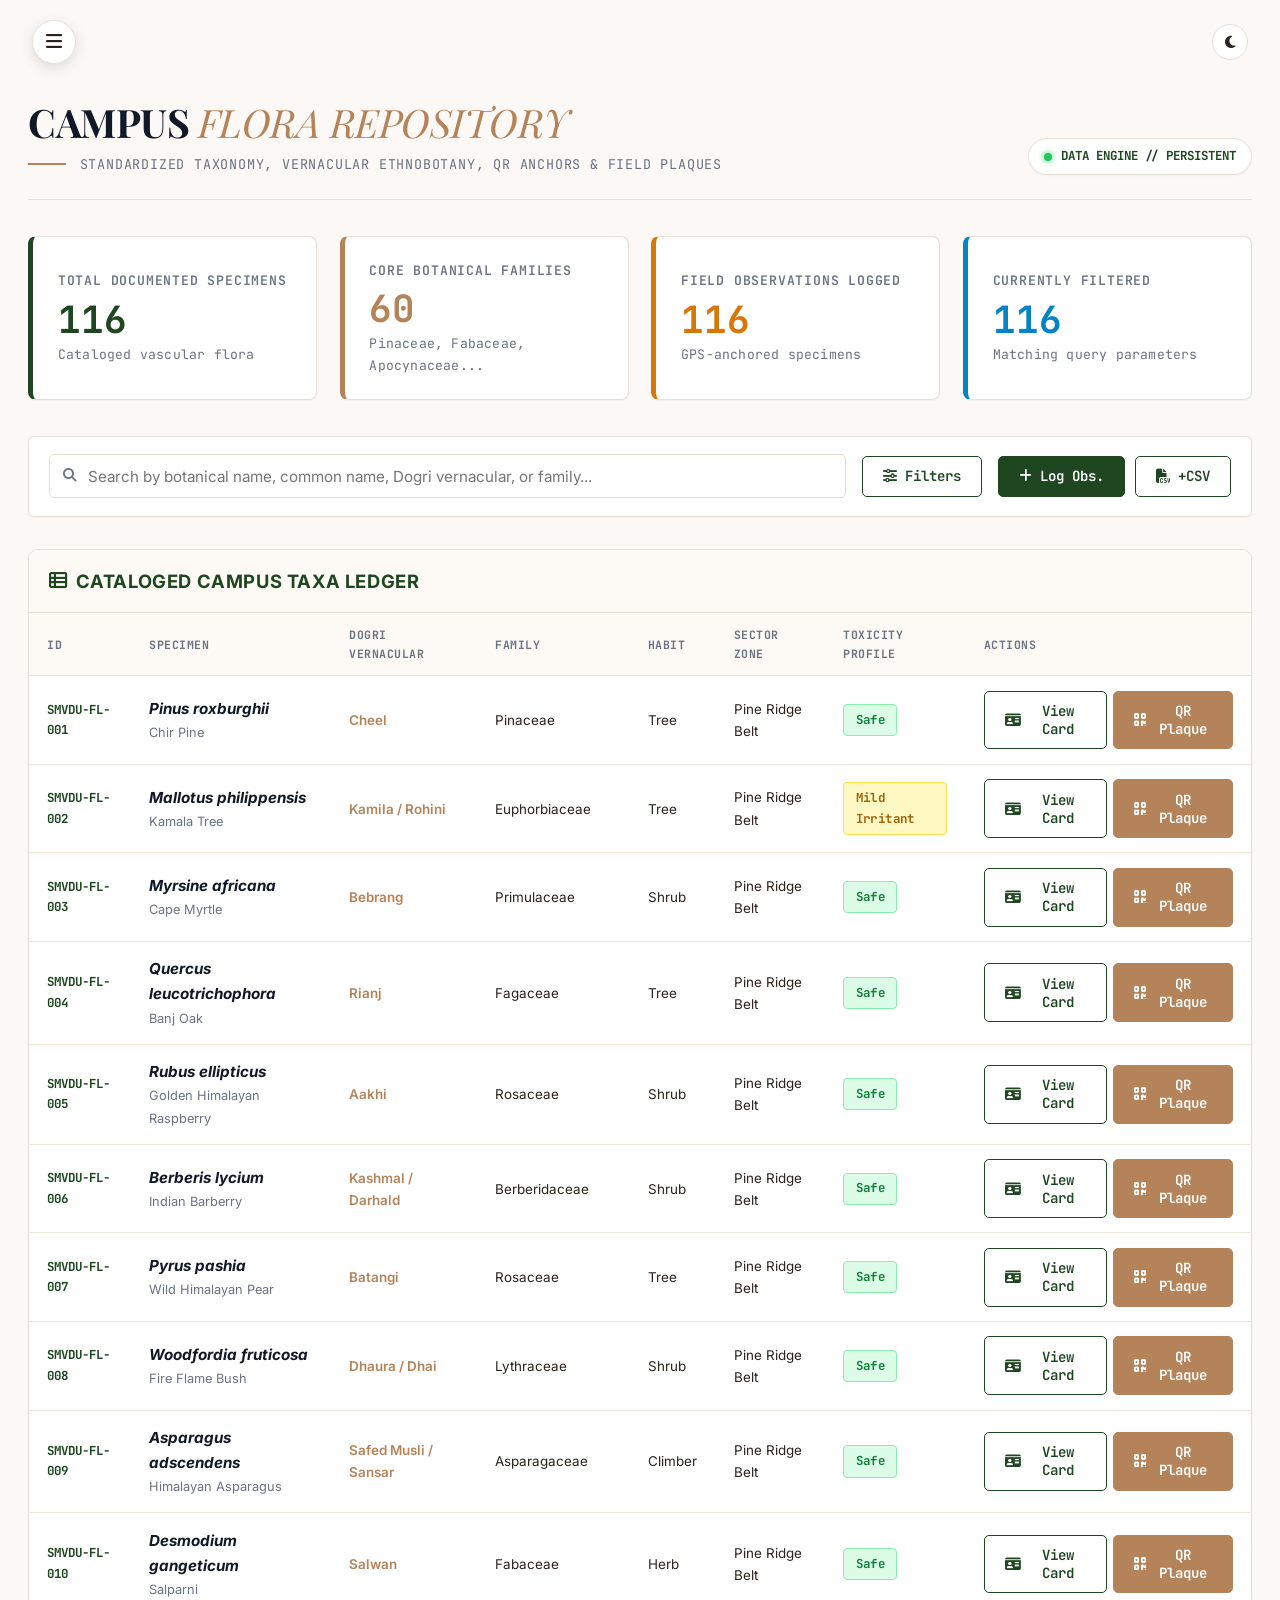
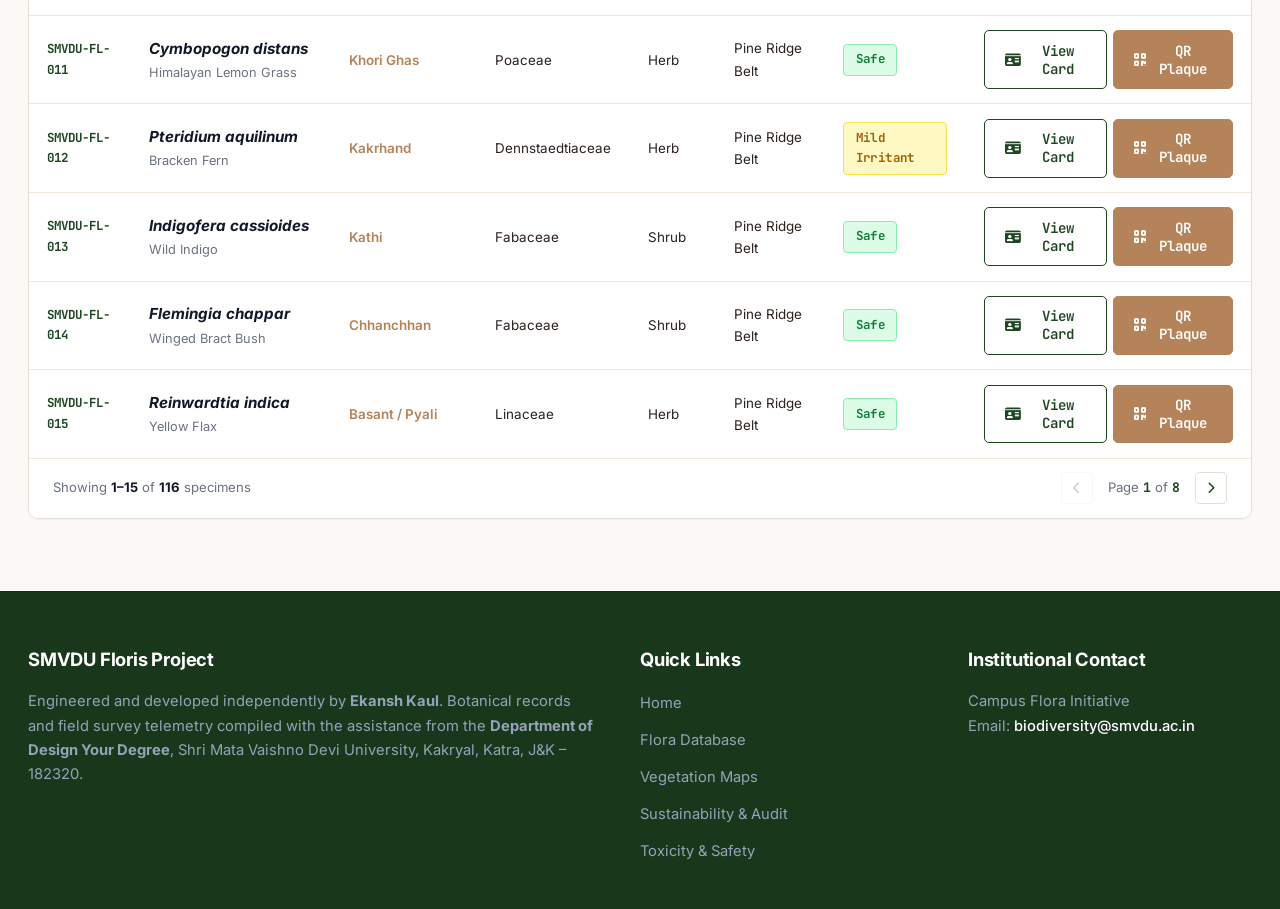
==== commit 11927b59: "Update footer content in database.html" ====
--- a/database.html
+++ b/database.html
@@ -410,8 +410,7 @@
         <div class="footer-content">
             <div class="footer-col">
                 <h4>SMVDU Floris Project</h4>
-                <p>Campus spatial ecology documentation conducted as an individual university project at Shri Mata Vaishno Devi University, Kakryal, Katra, J&amp;K – 182320.</p>
-            </div>
+                <p>Engineered and developed independently by <strong>Ekansh Kaul</strong>. Botanical records and field survey telemetry compiled with the assistance from the <strong>Department of Design Your Degree</strong>, Shri Mata Vaishno Devi University, Kakryal, Katra, J&amp;K – 182320.</p>            </div>
             <div class="footer-col">
                 <h4>Quick Links</h4>
                 <ul class="footer-links">
--- a/css/database.css
+++ b/css/database.css
@@ -136,38 +136,51 @@
     display: none;
 }
 
+/* Plaque page: 6in x 4in landscape (a 4" x 6" card). Top-level at-rule for browser support. */
+@page {
+    size: 6in 4in;
+    margin: 0;
+}
+
 @media print {
-    body * {
-        visibility: hidden;
-    }
-
-    #plaque-print-stage,
-    #plaque-print-stage * {
-        visibility: visible;
-    }
-
-    #plaque-print-stage {
+    /* Print ONLY the plaque: remove everything else from layout (no blank pages) */
+    body.printing-plaque > *:not(#plaque-print-stage) {
+        display: none !important;
+    }
+
+    html, body.printing-plaque {
+        margin: 0 !important;
+        padding: 0 !important;
+        height: auto !important;
+        overflow: visible !important;
+        background: #ffffff !important;
+    }
+
+    body.printing-plaque #plaque-print-stage {
         display: block !important;
-        position: absolute;
-        left: 0;
-        top: 0;
-        width: 100%;
+        position: static;
+        width: 6in;
+        height: 4in;
+        margin: 0;
+        padding: 0;
         background: #ffffff;
-        padding: 0;
+    }
+
+    .plaque-outer-frame {
+        width: 6in;
+        height: 4in;
+        border: 4px double #1e4620;
         margin: 0;
-    }
-
-    .plaque-outer-frame {
-        width: 5.8in;
-        height: 3.8in;
-        border: 4px double #1e4620;
-        margin: 0.2in auto;
-        padding: 0.25in;
+        padding: 0.22in;
         box-sizing: border-box;
+        overflow: hidden;
         font-family: 'Georgia', serif;
         position: relative;
         background: #ffffff;
         page-break-inside: avoid;
+        break-inside: avoid;
+        -webkit-print-color-adjust: exact;
+        print-color-adjust: exact;
     }
 
     .plaque-header-sub {
@@ -211,13 +224,15 @@
         font-size: 7.5pt;
         line-height: 1.35;
         color: #333333;
+        max-height: 0.95in;
+        overflow: hidden;
     }
 
     .plaque-footer {
         position: absolute;
         bottom: 0.2in;
-        left: 0.25in;
-        right: 0.25in;
+        left: 0.22in;
+        right: 0.22in;
         display: flex;
         justify-content: space-between;
         font-size: 7pt;
@@ -228,16 +243,101 @@
     }
 }
 
+/* =========================================================
+   MODALS - self-contained so they always open, scroll and close
+   (card inspector, QR tag, observation intake)
+   ========================================================= */
+#specimen-card-modal,
+#specimen-qr-modal,
+#observation-modal {
+    display: none;                /* Hidden by default so they never block mobile taps */
+    position: fixed;
+    top: 0;
+    right: 0;
+    bottom: 0;
+    left: 0;
+    width: 100vw;
+    height: 100vh;
+    z-index: 99999;
+    align-items: flex-start;
+    justify-content: center;
+    padding: 1rem;
+    box-sizing: border-box;
+    overflow-y: auto;
+    -webkit-overflow-scrolling: touch;
+    overscroll-behavior: contain;
+    background: rgba(10, 20, 12, 0.7);
+}
+
+#specimen-card-modal.modal-open,
+#specimen-qr-modal.modal-open,
+#observation-modal.modal-open {
+    display: flex !important;
+}
+
+#specimen-card-modal .modal-dialog,
+#specimen-qr-modal .modal-dialog,
+#observation-modal .modal-dialog {
+    position: relative;
+    width: 100%;
+    margin: 1.5rem auto;
+    max-height: none;
+    box-sizing: border-box;
+    pointer-events: auto;
+}
+
+#specimen-qr-modal .qr-frame img {
+    image-rendering: pixelated;
+}
+
+/* Desktop: wrapper hooks that replaced inline styles */
+.filters-wrap {
+    position: relative;
+}
+
+.action-btn-group {
+    margin-left: auto;
+}
+
 /* --- Mobile Responsiveness --- */
 @media (max-width: 680px) {
+    /* Search on its own row, then Filters | Log Obs. | +CSV as three equal buttons */
     .db-filter-console {
-        flex-direction: column;
-        align-items: stretch;
-    }
-
-    .filter-dropdown-group {
-        flex-direction: column;
-        align-items: stretch;
+        display: grid;
+        grid-template-columns: repeat(3, minmax(0, 1fr));
+        gap: 0.6rem;
+        padding: 0.9rem;
+        margin-bottom: 1.5rem;
+    }
+
+    .search-input-wrap {
+        grid-column: 1 / -1;
+        min-width: 0;
+    }
+
+    .filter-dropdown-group,
+    .action-btn-group {
+        display: contents;        /* its two buttons become direct grid cells */
+        margin-left: 0;
+    }
+
+    .db-filter-console .btn-action,
+    .db-filter-console #btn-filters {
+        width: 100%;
+        min-width: 0;
+        display: inline-flex;
+        align-items: center;
+        justify-content: center;
+        gap: 0.35rem;
+        padding: 0.6rem 0.4rem;
+        font-size: 0.78rem;
+        white-space: nowrap;
+        box-sizing: border-box;
+    }
+
+    .filters-dropdown {
+        width: min(300px, calc(100vw - 2.5rem));
+        min-width: 0;
     }
 
     .select-filter {
@@ -251,6 +351,12 @@
 
     .meta-details-list {
         grid-template-columns: 1fr;
+    }
+
+    #specimen-card-modal,
+    #specimen-qr-modal,
+    #observation-modal {
+        padding: 0.5rem;
     }
 }
 /* --- Table Pagination Controls --- */
@@ -412,4 +518,4 @@
 .filter-reset-btn {
     width: 100%;
     justify-content: center;
-}+}
